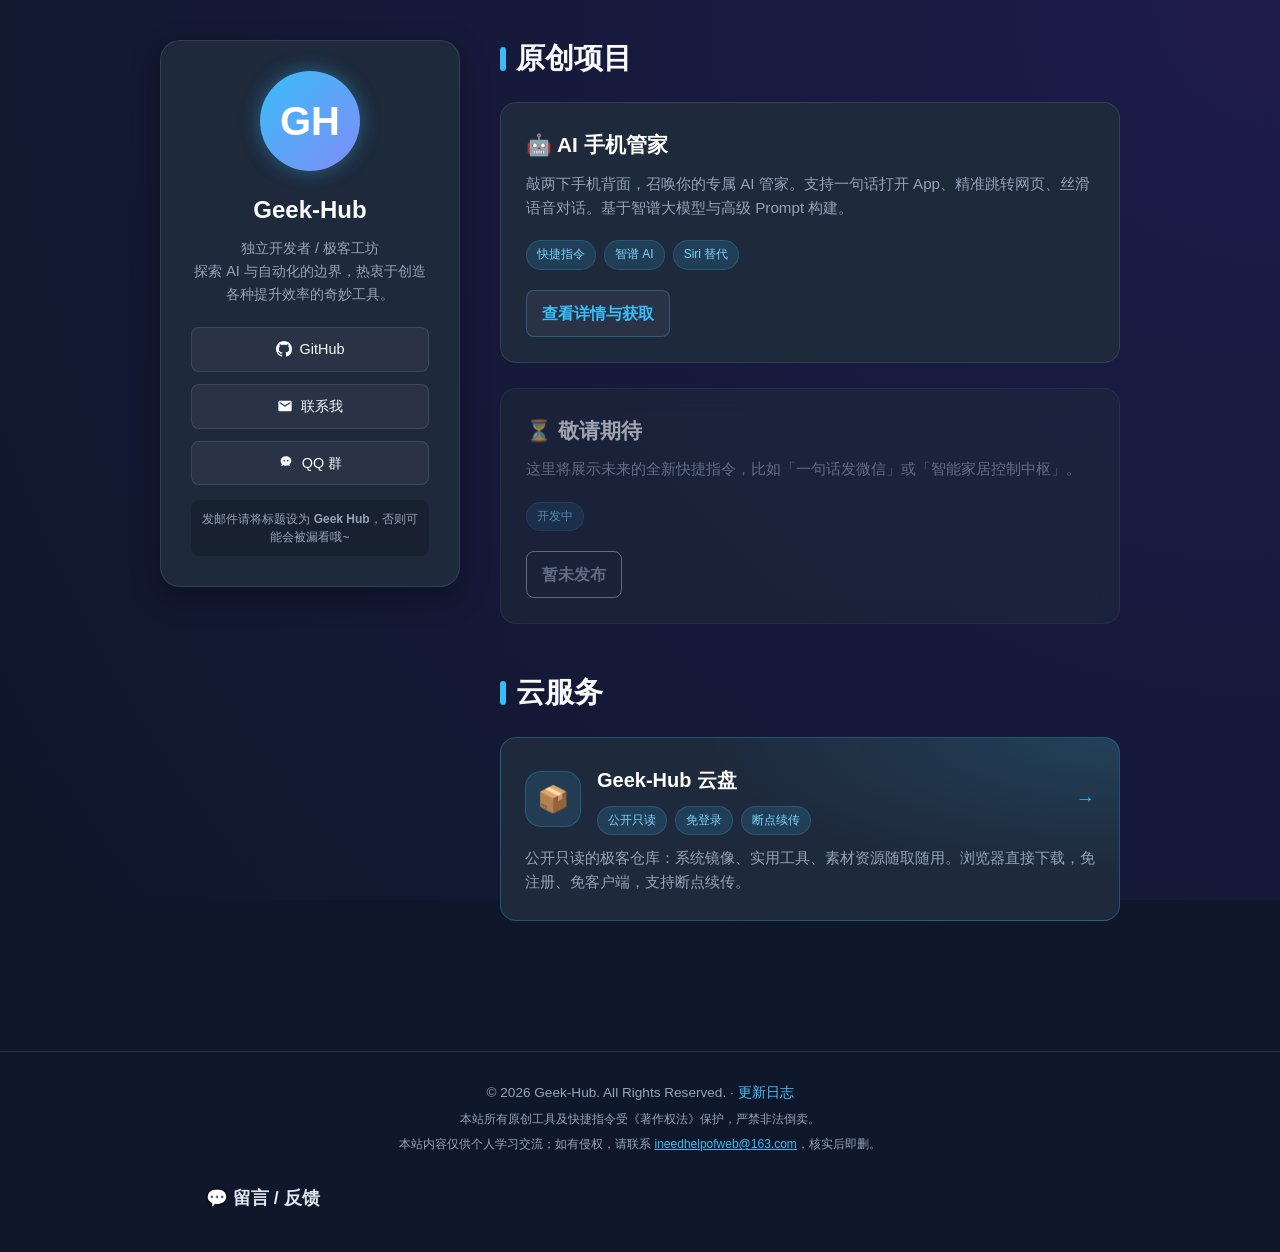
==== index.html @ 93fffe44 "全站接入 Cloudflare Web Analytics 访问统计" ====
<!DOCTYPE html>
<html lang="zh-CN">
<head>
    <meta charset="UTF-8">
    <meta name="viewport" content="width=device-width, initial-scale=1.0">
    <title>Geek-Hub | 极客工坊 - 个人开发者作品集</title>

    <meta name="description" content="Geek-Hub 极客工坊：独立开发者的作品集，分享 Apple 快捷指令、AI 效率工具与 Web 小工具，探索 AI 与自动化的边界。">
    <meta name="keywords" content="Geek-Hub,极客工坊,快捷指令,AI工具,iOS快捷指令,个人作品集">
    <meta name="author" content="Geek-Hub">
    <link rel="canonical" href="https://geekhub.dpdns.org/">
    <meta name="theme-color" content="#0f172a">
    <meta name="robots" content="index, follow">

    <!-- 社交分享卡片 -->
    <meta property="og:type" content="website">
    <meta property="og:site_name" content="Geek-Hub | 极客工坊">
    <meta property="og:title" content="Geek-Hub | 极客工坊 - 个人开发者作品集">
    <meta property="og:description" content="独立开发者的创意试验田，持续分享 Apple 快捷指令、AI 黑科技与效率工具。">
    <meta property="og:url" content="https://geekhub.dpdns.org/">
    <meta property="og:image" content="https://geekhub.dpdns.org/og.png">
    <meta property="og:image:width" content="1200">
    <meta property="og:image:height" content="630">
    <meta property="og:locale" content="zh_CN">
    <meta name="twitter:card" content="summary_large_image">
    <meta name="twitter:title" content="Geek-Hub | 极客工坊">
    <meta name="twitter:description" content="独立开发者的创意试验田，持续分享 Apple 快捷指令、AI 黑科技与效率工具。">
    <meta name="twitter:image" content="https://geekhub.dpdns.org/og.png">

    <!-- 图标 -->
    <link rel="icon" href="data:image/svg+xml,%3Csvg xmlns='http://www.w3.org/2000/svg' viewBox='0 0 100 100'%3E%3Crect width='100' height='100' rx='22' fill='%230f172a'/%3E%3Ctext x='50' y='68' font-size='46' font-family='system-ui,sans-serif' font-weight='bold' fill='%2338bdf8' text-anchor='middle'%3EGH%3C/text%3E%3C/svg%3E">
    <link rel="apple-touch-icon" href="data:image/svg+xml,%3Csvg xmlns='http://www.w3.org/2000/svg' viewBox='0 0 100 100'%3E%3Crect width='100' height='100' rx='22' fill='%230f172a'/%3E%3Ctext x='50' y='68' font-size='46' font-family='system-ui,sans-serif' font-weight='bold' fill='%2338bdf8' text-anchor='middle'%3EGH%3C/text%3E%3C/svg%3E">

    <link rel="stylesheet" href="style.css">

    <script type="application/ld+json">
    {
      "@context": "https://schema.org",
      "@type": "WebSite",
      "name": "Geek-Hub | 极客工坊",
      "url": "https://geekhub.dpdns.org/",
      "description": "独立开发者的创意试验田，分享 Apple 快捷指令、AI 工具与效率方案。",
      "inLanguage": "zh-CN",
      "publisher": {
        "@type": "Person",
        "name": "Geek-Hub",
        "url": "https://github.com/zzh-hui/"
      }
    }
    </script>
    <style>
        /* Git Drive 最小化后的悬浮球 */
        .pan-ball {
            position: fixed;
            right: 18px;
            bottom: 18px;
            display: none;
            align-items: center;
            gap: 9px;
            padding: 9px 15px 9px 11px;
            border-radius: 999px;
            background: rgba(26, 32, 44, .94);
            border: 1px solid rgba(76, 194, 255, .38);
            box-shadow: 0 12px 34px rgba(0, 0, 0, .5);
            color: #e8f3ff;
            text-decoration: none;
            font-size: .82rem;
            z-index: 999;
            backdrop-filter: blur(10px);
            transition: transform .18s, border-color .18s;
        }
        .pan-ball.show { display: flex; animation: pb-in .28s ease-out; }
        .pan-ball:hover { transform: translateY(-2px); border-color: rgba(76, 194, 255, .8); }
        .pan-ball svg { width: 24px; height: 24px; flex: 0 0 auto; }
        .pan-ball .pb-t { line-height: 1.2; }
        .pan-ball .pb-t b { display: block; font-size: .8rem; font-weight: 600; }
        .pan-ball .pb-t i { display: block; font-style: normal; font-size: .68rem; color: #8fa3b8; }
        .pan-ball::after {
            content: "";
            position: absolute;
            inset: -1px;
            border-radius: 999px;
            border: 1px solid rgba(76, 194, 255, .5);
            opacity: 0;
            animation: pb-pulse 2.6s ease-out infinite;
        }
        @keyframes pb-in { from { opacity: 0; transform: translateY(14px) scale(.9); } to { opacity: 1; transform: none; } }
        @keyframes pb-pulse {
            0% { opacity: .5; transform: scale(1); }
            70%, 100% { opacity: 0; transform: scale(1.18); }
        }
        @media (max-width: 480px) {
            .pan-ball { right: 12px; bottom: 12px; padding: 8px 13px 8px 10px; }
        }
    </style>
<!-- Cloudflare Web Analytics --><script type='module' src='https://static.cloudflareinsights.com/beacon.min.js' data-cf-beacon='{"token": "128af1c7bf224d09a564f7fe14c1c17a"}'></script><!-- End Cloudflare Web Analytics -->
</head>
<body>

    <a class="skip-link" href="#main">跳到主要内容</a>

    <div class="layout">

        <!-- 左侧：个人简介 -->
        <aside class="sidebar">
            <div class="profile-card">
                <div class="avatar" aria-hidden="true">GH</div>
                <h1 class="name">Geek-Hub</h1>
                <p class="bio">独立开发者 / 极客工坊<br>探索 AI 与自动化的边界，热衷于创造各种提升效率的奇妙工具。</p>

                <nav class="social-links" aria-label="联系方式">
                    <a href="https://github.com/zzh-hui/" class="social-btn" target="_blank" rel="noopener noreferrer">
                        <svg height="16" width="16" viewBox="0 0 16 16" fill="currentColor" aria-hidden="true"><path d="M8 0C3.58 0 0 3.58 0 8c0 3.54 2.29 6.53 5.47 7.59.4.07.55-.17.55-.38 0-.19-.01-.82-.01-1.49-2.01.37-2.53-.49-2.69-.94-.09-.23-.48-.94-.82-1.13-.28-.15-.68-.52-.01-.53.63-.01 1.08.58 1.23.82.72 1.21 1.87.87 2.33.66.07-.52.28-.87.51-1.07-1.78-.2-3.64-.89-3.64-3.95 0-.87.31-1.59.82-2.15-.08-.2-.36-1.02.08-2.12 0 0 .67-.21 2.2.82.64-.18 1.32-.27 2-.27.68 0 1.36.09 2 .27 1.53-1.04 2.2-.82 2.2-.82.44 1.1.16 1.92.08 2.12.51.56.82 1.27.82 2.15 0 3.07-1.87 3.75-3.65 3.95.29.25.54.73.54 1.48 0 1.07-.01 1.93-.01 2.2 0 .21.15.46.55.38A8.013 8.013 0 0016 8c0-4.42-3.58-8-8-8z"></path></svg>
                        GitHub
                    </a>

                    <a href="mailto:ineedhelpofweb@163.com?subject=Geek%20Hub&amp;body=%E8%AF%B7%E5%9C%A8%E8%BF%99%E9%87%8C%E5%A1%AB%E5%86%99%E6%82%A8%E7%9A%84%E5%85%B7%E4%BD%93%E9%97%AE%E9%A2%98%E6%88%96%E5%BB%BA%E8%AE%AE%EF%BC%9A" class="social-btn">
                        <svg height="16" width="16" viewBox="0 0 24 24" fill="currentColor" aria-hidden="true"><path d="M20 4H4c-1.1 0-1.99.9-1.99 2L2 18c0 1.1.9 2 2 2h16c1.1 0 2-.9 2-2V6c0-1.1-.9-2-2-2zm0 4l-8 5-8-5V6l8 5 8-5v2z"></path></svg>
                        联系我
                    </a>

                    <button type="button" class="social-btn" id="qq-group" data-qq="1103788426" aria-label="打开 QQ 群 1103788426">
                        <svg height="16" width="16" viewBox="0 0 24 24" fill="currentColor" aria-hidden="true"><path d="M12 2C7.58 2 4 5.13 4 9c0 1.74.72 3.33 1.9 4.55-.2.72-.55 1.7-.9 2.32-.2.36-.05.6.25.55.83-.14 1.9-.6 2.5-.98.99.36 2.08.56 3.25.56h1c1.17 0 2.26-.2 3.25-.56.6.38 1.67.84 2.5.98.3.05.45-.19.25-.55-.35-.62-.7-1.6-.9-2.32C19.28 12.33 20 10.74 20 9c0-3.87-3.58-7-8-7z"/><circle cx="9.3" cy="8.6" r="1.1" fill="#0f172a"/><circle cx="14.7" cy="8.6" r="1.1" fill="#0f172a"/></svg>
                        <span id="qq-label">QQ 群</span>
                    </button>
                </nav>

                <p class="email-tip">
                    发邮件请将标题设为 <strong>Geek Hub</strong>，否则可能会被漏看哦~
                </p>
            </div>
        </aside>

        <!-- 右侧：作品展示 -->
        <main class="main-content" id="main">

            <h2 class="section-title">原创项目</h2>
            <div class="grid">

                <a href="./ai-assistant.html" class="project-card">
                    <h3 class="project-title">🤖 AI 手机管家</h3>
                    <p class="project-desc">敲两下手机背面，召唤你的专属 AI 管家。支持一句话打开 App、精准跳转网页、丝滑语音对话。基于智谱大模型与高级 Prompt 构建。</p>
                    <div class="tags">
                        <span class="tag">快捷指令</span>
                        <span class="tag">智谱 AI</span>
                        <span class="tag">Siri 替代</span>
                    </div>
                    <div class="project-btn">查看详情与获取</div>
                </a>

                <div class="project-card" aria-disabled="true">
                    <h3 class="project-title">⏳ 敬请期待</h3>
                    <p class="project-desc">这里将展示未来的全新快捷指令，比如「一句话发微信」或「智能家居控制中枢」。</p>
                    <div class="tags">
                        <span class="tag">开发中</span>
                    </div>
                    <div class="project-btn" style="background: transparent; color: var(--text-muted); border-color: var(--text-muted);">暂未发布</div>
                </div>

            </div>

            <h2 class="section-title">云服务</h2>
            <div class="grid">

                <a href="./pan/" class="drive-card">
                    <div class="drive-head">
                        <div class="drive-icon" aria-hidden="true">📦</div>
                        <div class="drive-title-group">
                            <h3>Geek-Hub 云盘</h3>
                            <div class="tags">
                                <span class="tag">公开只读</span>
                                <span class="tag">免登录</span>
                                <span class="tag">断点续传</span>
                            </div>
                        </div>
                        <span class="drive-arrow" aria-hidden="true">→</span>
                    </div>
                    <p class="drive-desc">公开只读的极客仓库：系统镜像、实用工具、素材资源随取随用。浏览器直接下载，免注册、免客户端，支持断点续传。</p>
                </a>

            </div>

        </main>
    </div>

    <footer>
        <p>© <span id="year">2026</span> Geek-Hub. All Rights Reserved. · <a href="./changelog.html" style="color:#4cc2ff;text-decoration:none">更新日志</a></p>
        <p>本站所有原创工具及快捷指令受《著作权法》保护，严禁非法倒卖。</p>
        <p>本站内容仅供个人学习交流；如有侵权，请联系 <a href="mailto:ineedhelpofweb@163.com">ineedhelpofweb@163.com</a>，核实后即删。</p>
    </footer>

    <section id="giscus-comments" style="max-width:900px;margin:0 auto 40px;padding:0 16px">
        <h2 style="color:#e2e8f0;font-size:1.1rem;margin-bottom:12px">💬 留言 / 反馈</h2>
        <script src="https://giscus.app/client.js"
          data-repo="zzh-hui/Geek-Hub"
          data-repo-id="R_kgDOVlOw1Q"
          data-category="General"
          data-category-id="DIC_kwDOVlOw1c4DL092"
          data-mapping="pathname"
          data-strict="0"
          data-reactions-enabled="1"
          data-emit-metadata="0"
          data-input-position="top"
          data-theme="transparent_dark"
          data-lang="zh-CN"
          data-loading="lazy"
          crossorigin="anonymous"
          async>
        </script>
    </section>

    <a id="pan-ball" class="pan-ball" href="./pan/" aria-label="恢复 Git Drive 窗口">
        <svg viewBox="0 0 24 24" aria-hidden="true">
            <path d="M2 6.6A2.6 2.6 0 0 1 4.6 4h4.1c.55 0 1.08.22 1.47.61L11.9 6.3h7.5A2.6 2.6 0 0 1 22 8.9v1.2H2z" fill="#FFCE4A"/>
            <path d="M2 9.6h20v7.8A2.6 2.6 0 0 1 19.4 20H4.6A2.6 2.6 0 0 1 2 17.4z" fill="#FFBA1F"/>
        </svg>
        <span class="pb-t"><b>Git Drive</b><i>已最小化 · 点击恢复</i></span>
    </a>

    <script>
        document.getElementById('year').textContent = new Date().getFullYear();

        // Git Drive 最小化后，在主页显示恢复用的悬浮球
        (function () {
            var ball = document.getElementById('pan-ball');
            if (!ball) return;
            var KEY = 'gh_pan_min';
            try {
                if (localStorage.getItem(KEY) === '1') ball.classList.add('show');
            } catch (e) {}
            ball.addEventListener('click', function (ev) {
                try { localStorage.removeItem(KEY); } catch (e) {}
                // 若主页本身被困在弹出的小窗里（窗口化→最小化残留），恢复时
                // 新开正常标签打开网盘，并关掉这个小窗，避免全屏页面困在小窗里
                var trapped = window.innerWidth < 760 && window.opener && !window.opener.closed;
                if (trapped) {
                    ev.preventDefault();
                    var w = window.open(ball.getAttribute('href'), '_blank');
                    try { if (w && w.focus) w.focus(); } catch (e) {}
                    try { window.close(); } catch (e) {}
                    setTimeout(function () { if (!window.closed) window.location.href = ball.getAttribute('href'); }, 250);
                }
            });
        })();

        (function () {
            var btn = document.getElementById('qq-group');
            if (!btn) return;
            var label = document.getElementById('qq-label');
            var qq = btn.getAttribute('data-qq');
            var timer = null;

            function flash(text) {
                label.textContent = text;
                clearTimeout(timer);
                timer = setTimeout(function () {
                    label.textContent = 'QQ 群';
                }, 2000);
            }

            // QQ 群卡片 URL Scheme：手机装了 QQ 会直接打开群资料页
            var QQ_SCHEME = 'mqqapi://card/show_pslcard?src_type=internal&version=1&uin=' +
                qq + '&card_type=group&source=qrcode';

            btn.addEventListener('click', function () {
                flash('正在打开 QQ…');
                try { window.location.href = QQ_SCHEME; } catch (e) {}
                // 没装 QQ / 唤起被拦截时，页面还在，恢复按钮文字
                setTimeout(function () {
                    label.textContent = 'QQ 群';
                }, 1800);
            });
        })();
    </script>
</body>
</html>
---- style.css ----
/* =========================================================
   Geek-Hub 极客工坊 · 公共样式表
   所有页面共用：设计变量、基础重置、布局、卡片、按钮
   ========================================================= */

/* ---------- 设计变量 ---------- */
:root {
    --bg-base: #0f172a;
    --bg-deep: #1e1b4b;
    --card-bg: rgba(30, 41, 59, 0.7);
    --card-bg-solid: #1e293b;
    --card-border: rgba(255, 255, 255, 0.1);
    --text-main: #f8fafc;
    --text-muted: #94a3b8;
    --accent: #38bdf8;
    --accent-soft: #7dd3fc;
    --accent-2: #818cf8;
    --tag-bg: rgba(56, 189, 248, 0.15);
    --tag-text: #7dd3fc;
    --radius-lg: 20px;
    --radius-md: 16px;
    --radius-sm: 8px;
    --shadow-card: 0 10px 30px rgba(0, 0, 0, 0.3);
    --shadow-hover: 0 15px 30px rgba(0, 0, 0, 0.4);
    --max-width: 1000px;
    --font-sans: -apple-system, BlinkMacSystemFont, "Segoe UI", Roboto,
        "Helvetica Neue", "PingFang SC", "Microsoft YaHei", sans-serif;
}

/* ---------- 基础重置 ---------- */
*,
*::before,
*::after {
    box-sizing: border-box;
    margin: 0;
    padding: 0;
}

html {
    -webkit-text-size-adjust: 100%;
    scroll-behavior: smooth;
}

body {
    font-family: var(--font-sans);
    background-color: var(--bg-base);
    color: var(--text-main);
    line-height: 1.6;
    min-height: 100vh;
    -webkit-font-smoothing: antialiased;
    overflow-x: hidden;
}

/* 固定背景层：替代 background-attachment: fixed（移动端不卡顿） */
body::before {
    content: "";
    position: fixed;
    inset: 0;
    z-index: -1;
    background: radial-gradient(circle at top right, var(--bg-deep), var(--bg-base));
    pointer-events: none;
}

img,
svg {
    display: block;
    max-width: 100%;
}

a {
    color: var(--accent);
}

/* ---------- 无障碍：键盘焦点 ---------- */
:focus-visible {
    outline: 2px solid var(--accent);
    outline-offset: 3px;
    border-radius: 4px;
}

.skip-link {
    position: absolute;
    left: -9999px;
    top: 8px;
    z-index: 100;
    padding: 10px 16px;
    background: var(--accent);
    color: #0f172a;
    font-weight: 700;
    border-radius: var(--radius-sm);
    text-decoration: none;
}

.skip-link:focus {
    left: 8px;
}

/* ---------- 主体布局 ---------- */
.layout {
    display: flex;
    max-width: var(--max-width);
    margin: 0 auto;
    padding: 40px 20px;
    gap: 40px;
}

.sidebar {
    flex: 1;
    max-width: 300px;
    position: sticky;
    top: 40px;
    height: fit-content;
}

.main-content {
    flex: 2;
    min-width: 0;
}

/* ---------- 个人卡片 ---------- */
.profile-card {
    background: var(--card-bg);
    background-color: var(--card-bg-solid);
    -webkit-backdrop-filter: blur(12px);
    backdrop-filter: blur(12px);
    border: 1px solid var(--card-border);
    border-radius: var(--radius-lg);
    padding: 30px;
    text-align: center;
    box-shadow: var(--shadow-card);
}

.avatar {
    width: 100px;
    height: 100px;
    border-radius: 50%;
    background: linear-gradient(135deg, var(--accent), var(--accent-2));
    margin: 0 auto 20px;
    display: flex;
    align-items: center;
    justify-content: center;
    font-size: 40px;
    font-weight: 700;
    color: #fff;
    box-shadow: 0 0 20px rgba(56, 189, 248, 0.4);
    user-select: none;
}

.name {
    font-size: 1.5rem;
    font-weight: 700;
    margin-bottom: 8px;
}

.bio {
    font-size: 0.9rem;
    color: var(--text-muted);
    margin-bottom: 20px;
}

.social-links {
    display: flex;
    flex-direction: column;
    gap: 12px;
    margin-top: 20px;
}

.social-btn {
    color: var(--text-main);
    text-decoration: none;
    font-size: 0.9rem;
    padding: 10px 16px;
    border-radius: var(--radius-sm);
    background: rgba(255, 255, 255, 0.05);
    border: 1px solid var(--card-border);
    transition: background-color 0.2s, color 0.2s, border-color 0.2s;
    display: flex;
    align-items: center;
    justify-content: center;
    gap: 8px;
    min-height: 44px; /* 触摸目标 */
}

.social-btn:hover {
    background: var(--accent);
    color: #0f172a;
    border-color: var(--accent);
}

button.social-btn {
    width: 100%;
    font-family: inherit;
    font-size: 0.9rem;
    line-height: 1.4;
    cursor: pointer;
}

.email-tip {
    font-size: 0.75rem;
    color: var(--text-muted);
    margin-top: 15px;
    line-height: 1.5;
    background: rgba(0, 0, 0, 0.2);
    padding: 10px;
    border-radius: var(--radius-sm);
}

/* ---------- 区块标题 ---------- */
.section-title {
    font-size: 1.8rem;
    margin-bottom: 25px;
    display: flex;
    align-items: center;
    gap: 10px;
    line-height: 1.3;
}

.section-title::before {
    content: "";
    display: block;
    width: 6px;
    height: 24px;
    background: var(--accent);
    border-radius: 3px;
    flex: 0 0 auto;
}

/* ---------- 项目卡片 ---------- */
.grid {
    display: grid;
    grid-template-columns: 1fr;
    gap: 25px;
    margin-bottom: 50px;
}

.project-card {
    display: block;
    text-decoration: none;
    color: inherit;
    background: var(--card-bg);
    background-color: var(--card-bg-solid);
    -webkit-backdrop-filter: blur(12px);
    backdrop-filter: blur(12px);
    border: 1px solid var(--card-border);
    border-radius: var(--radius-md);
    padding: 25px;
    transition: transform 0.3s, box-shadow 0.3s, border-color 0.3s, background-color 0.3s;
}

.project-card:hover {
    transform: translateY(-5px);
    box-shadow: var(--shadow-hover);
    border-color: rgba(56, 189, 248, 0.5);
    background: rgba(30, 41, 59, 0.9);
}

.project-card[aria-disabled="true"] {
    opacity: 0.6;
    cursor: not-allowed;
}

.project-card[aria-disabled="true"]:hover {
    transform: none;
    box-shadow: none;
    border-color: var(--card-border);
}

.project-title {
    font-size: 1.3rem;
    font-weight: 700;
    margin-bottom: 10px;
    color: #fff;
}

.project-desc {
    font-size: 0.95rem;
    color: var(--text-muted);
    margin-bottom: 20px;
}

.tags {
    display: flex;
    gap: 8px;
    flex-wrap: wrap;
    margin-bottom: 20px;
}

.tag {
    font-size: 0.75rem;
    padding: 4px 10px;
    border-radius: 20px;
    background: var(--tag-bg);
    color: var(--tag-text);
    border: 1px solid rgba(56, 189, 248, 0.2);
}

.project-btn {
    display: inline-block;
    text-align: center;
    padding: 10px 15px;
    background: rgba(255, 255, 255, 0.05);
    color: var(--accent);
    border-radius: var(--radius-sm);
    font-weight: 600;
    border: 1px solid rgba(56, 189, 248, 0.3);
    transition: background-color 0.2s, color 0.2s;
}

.project-card:hover .project-btn {
    background: var(--accent);
    color: #0f172a;
}

/* ---------- 云盘专栏入口 ---------- */
.drive-card {
    position: relative;
    display: block;
    padding: 26px 24px;
    text-decoration: none;
    color: inherit;
    border-radius: var(--radius-md);
    border: 1px solid rgba(56, 189, 248, 0.28);
    background:
        radial-gradient(600px 200px at 100% 0%, rgba(56, 189, 248, 0.16), transparent 70%),
        var(--card-bg-solid);
    overflow: hidden;
    transition: transform 0.3s, box-shadow 0.3s, border-color 0.3s;
}

.drive-card::after {
    content: "";
    position: absolute;
    inset: 0;
    background: linear-gradient(120deg, transparent 40%, rgba(56, 189, 248, 0.08) 50%, transparent 60%);
    transform: translateX(-100%);
    transition: transform 0.7s ease;
    pointer-events: none;
}

.drive-card:hover {
    transform: translateY(-4px);
    border-color: rgba(56, 189, 248, 0.6);
    box-shadow: var(--shadow-hover);
}

.drive-card:hover::after {
    transform: translateX(100%);
}

.drive-head {
    display: flex;
    align-items: center;
    gap: 16px;
    margin-bottom: 12px;
}

.drive-icon {
    flex: 0 0 auto;
    width: 56px;
    height: 56px;
    display: grid;
    place-items: center;
    font-size: 26px;
    border-radius: 16px;
    background: rgba(56, 189, 248, 0.13);
    border: 1px solid rgba(56, 189, 248, 0.25);
}

.drive-title-group {
    flex: 1 1 auto;
    min-width: 0;
}

.drive-title-group h3 {
    font-size: 1.25rem;
    color: #fff;
    margin-bottom: 10px;
}

.drive-title-group .tags {
    margin-bottom: 0;
}

.drive-arrow {
    flex: 0 0 auto;
    font-size: 1.2rem;
    color: var(--accent);
    transition: transform 0.3s;
}

.drive-card:hover .drive-arrow {
    transform: translateX(6px);
}

.drive-desc {
    margin: 0;
    font-size: 0.92rem;
    color: var(--text-muted);
}

@media (max-width: 600px) {
    .drive-card {
        padding: 20px 18px;
    }
    .drive-head {
        gap: 12px;
    }
    .drive-icon {
        width: 42px;
        height: 42px;
        font-size: 20px;
        border-radius: 12px;
    }
    .drive-title-group h3 {
        font-size: 1.1rem;
    }
}

/* ---------- 页脚 ---------- */
footer {
    text-align: center;
    padding: 30px 20px;
    color: var(--text-muted);
    font-size: 0.85rem;
    border-top: 1px solid var(--card-border);
    margin-top: 40px;
}

footer p + p {
    margin-top: 6px;
    font-size: 0.75rem;
}

/* ---------- 通用卡片（内页） ---------- */
.card {
    background: var(--card-bg);
    background-color: var(--card-bg-solid);
    border: 1px solid var(--card-border);
    border-radius: var(--radius-md);
    padding: 30px;
    margin-bottom: 30px;
    -webkit-backdrop-filter: blur(10px);
    backdrop-filter: blur(10px);
}

.card h2 {
    font-size: 1.4rem;
    color: #fff;
    margin-bottom: 20px;
    border-left: 4px solid var(--accent);
    padding-left: 12px;
    line-height: 1.4;
}

/* ---------- 手机端适配 ---------- */
@media (max-width: 800px) {
    .layout {
        flex-direction: column;
        padding: 20px 16px 8px;
        gap: 24px;
    }

    .sidebar {
        max-width: 100%;
        position: static;
    }

    .profile-card {
        padding: 22px;
        display: grid;
        grid-template-columns: auto 1fr;
        gap: 0 16px;
        text-align: left;
        align-items: center;
    }

    .avatar {
        width: 64px;
        height: 64px;
        font-size: 26px;
        margin: 0;
        grid-row: 1 / span 2;
    }

    .name {
        font-size: 1.25rem;
        margin-bottom: 2px;
        align-self: end;
    }

    .bio {
        font-size: 0.85rem;
        margin-bottom: 0;
        align-self: start;
    }

    .social-links {
        grid-column: 1 / -1;
        flex-direction: row;
        gap: 10px;
        margin-top: 18px;
    }

    .social-btn {
        flex: 1;
        padding: 10px;
    }

    .email-tip {
        grid-column: 1 / -1;
        margin-top: 12px;
    }

    .section-title {
        font-size: 1.5rem;
    }

    .card {
        padding: 22px;
    }

    .grid {
        gap: 18px;
        margin-bottom: 30px;
    }
}

/* ---------- 尊重“减少动效”偏好 ---------- */
@media (prefers-reduced-motion: reduce) {
    html {
        scroll-behavior: auto;
    }

    *,
    *::before,
    *::after {
        animation-duration: 0.001ms !important;
        animation-iteration-count: 1 !important;
        transition-duration: 0.001ms !important;
    }

    .project-card:hover {
        transform: none;
    }
}
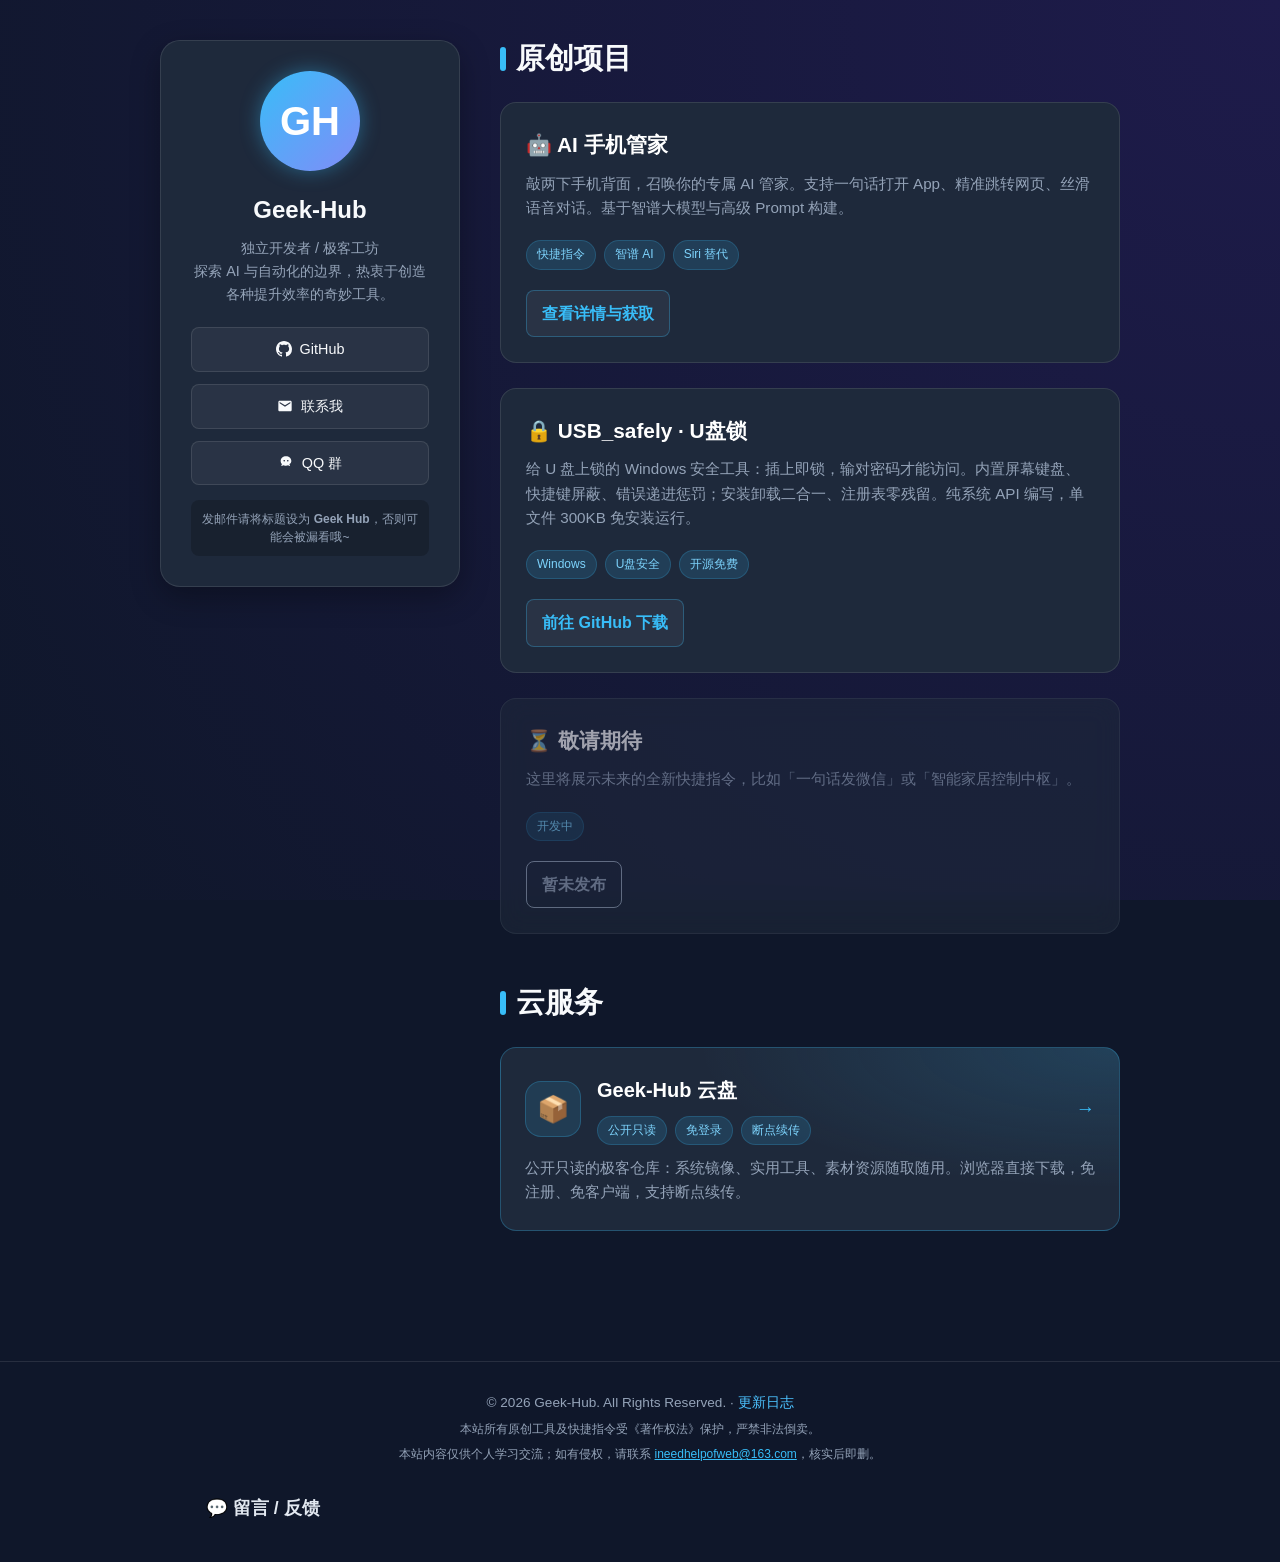
==== commit 8cef37ae: "主页新增 USB_safely U盘锁 项目卡片 + 更新日志" ====
--- a/index.html
+++ b/index.html
@@ -148,6 +148,17 @@
                     <div class="project-btn">查看详情与获取</div>
                 </a>
 
+                <a href="https://github.com/zzh-hui/USB_safely/releases/latest" class="project-card" target="_blank" rel="noopener">
+                    <h3 class="project-title">🔒 USB_safely · U盘锁</h3>
+                    <p class="project-desc">给 U 盘上锁的 Windows 安全工具：插上即锁，输对密码才能访问。内置屏幕键盘、快捷键屏蔽、错误递进惩罚；安装卸载二合一、注册表零残留。纯系统 API 编写，单文件 300KB 免安装运行。</p>
+                    <div class="tags">
+                        <span class="tag">Windows</span>
+                        <span class="tag">U盘安全</span>
+                        <span class="tag">开源免费</span>
+                    </div>
+                    <div class="project-btn">前往 GitHub 下载</div>
+                </a>
+
                 <div class="project-card" aria-disabled="true">
                     <h3 class="project-title">⏳ 敬请期待</h3>
                     <p class="project-desc">这里将展示未来的全新快捷指令，比如「一句话发微信」或「智能家居控制中枢」。</p>
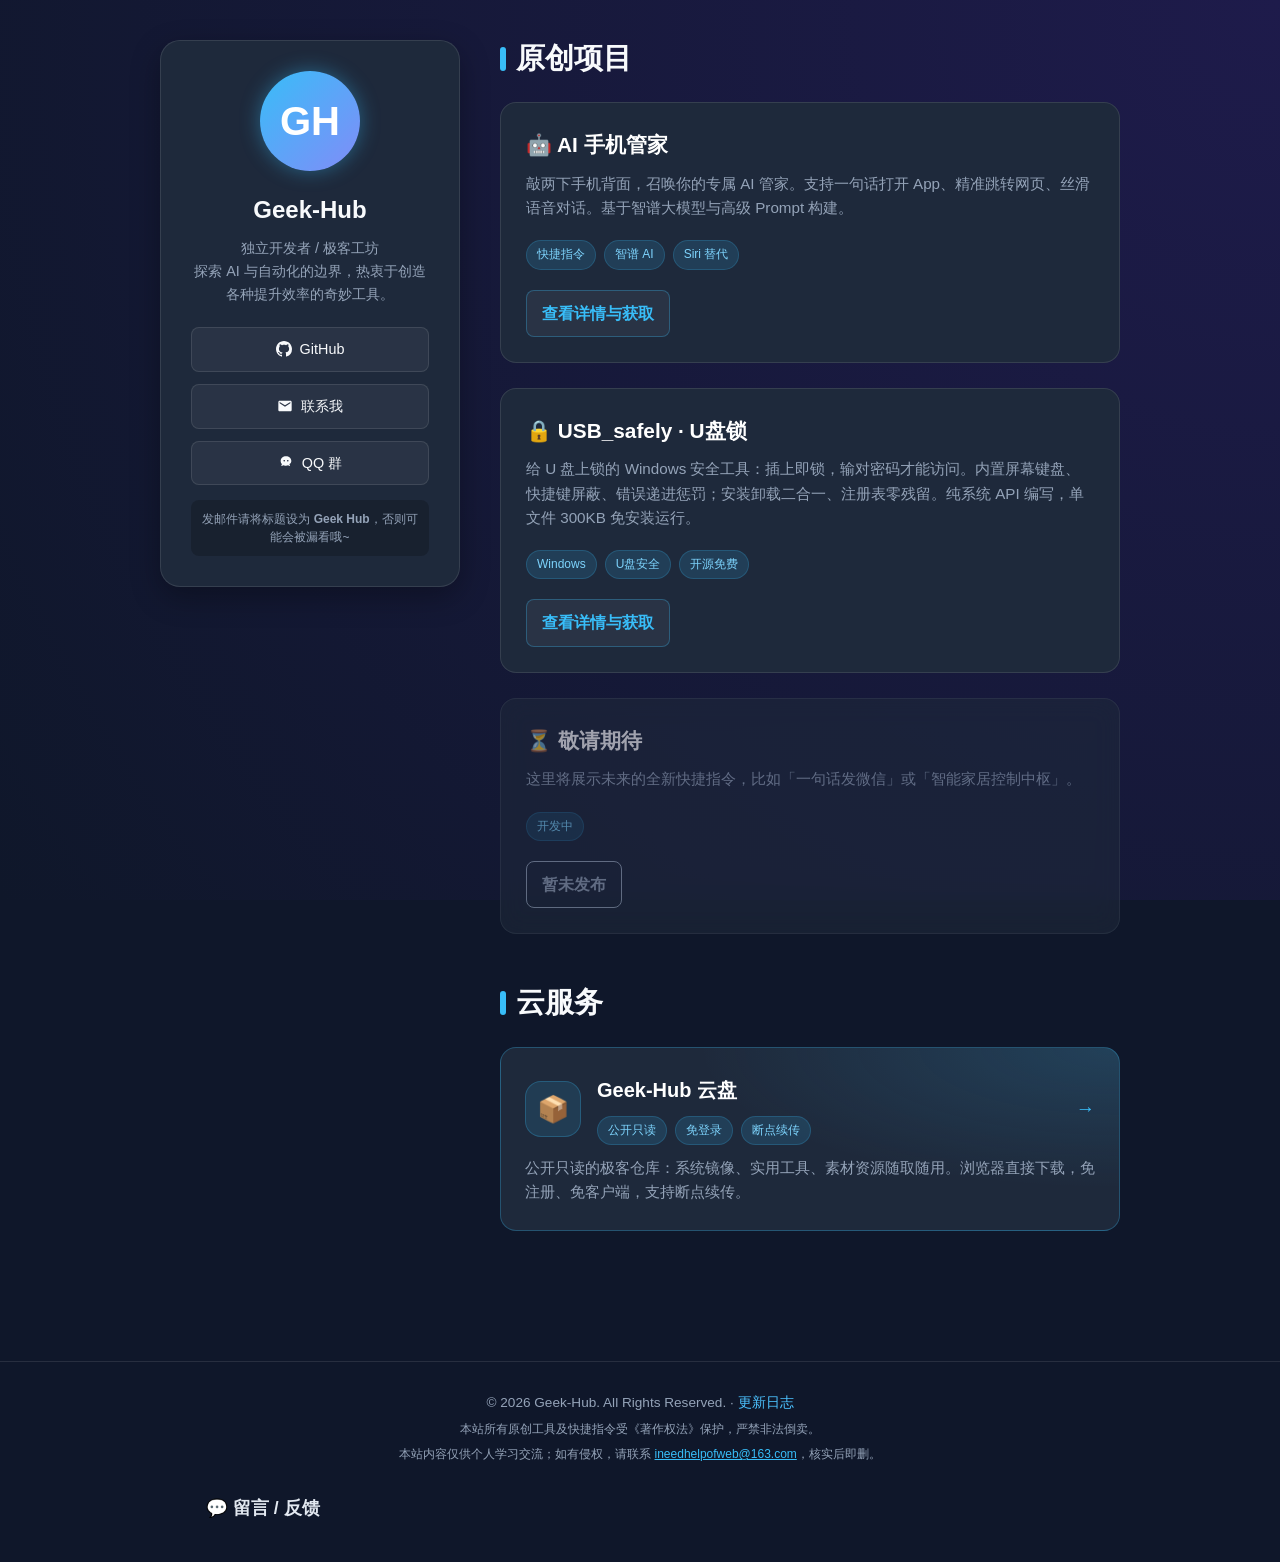
==== commit 6edcaa98: "USB_safely 详情页（usb-safely.html）+ 主页卡片改为查看详情与获取" ====
--- a/index.html
+++ b/index.html
@@ -148,7 +148,7 @@
                     <div class="project-btn">查看详情与获取</div>
                 </a>
 
-                <a href="https://github.com/zzh-hui/USB_safely/releases/latest" class="project-card" target="_blank" rel="noopener">
+                <a href="./usb-safely.html" class="project-card">
                     <h3 class="project-title">🔒 USB_safely · U盘锁</h3>
                     <p class="project-desc">给 U 盘上锁的 Windows 安全工具：插上即锁，输对密码才能访问。内置屏幕键盘、快捷键屏蔽、错误递进惩罚；安装卸载二合一、注册表零残留。纯系统 API 编写，单文件 300KB 免安装运行。</p>
                     <div class="tags">
@@ -156,7 +156,7 @@
                         <span class="tag">U盘安全</span>
                         <span class="tag">开源免费</span>
                     </div>
-                    <div class="project-btn">前往 GitHub 下载</div>
+                    <div class="project-btn">查看详情与获取</div>
                 </a>
 
                 <div class="project-card" aria-disabled="true">
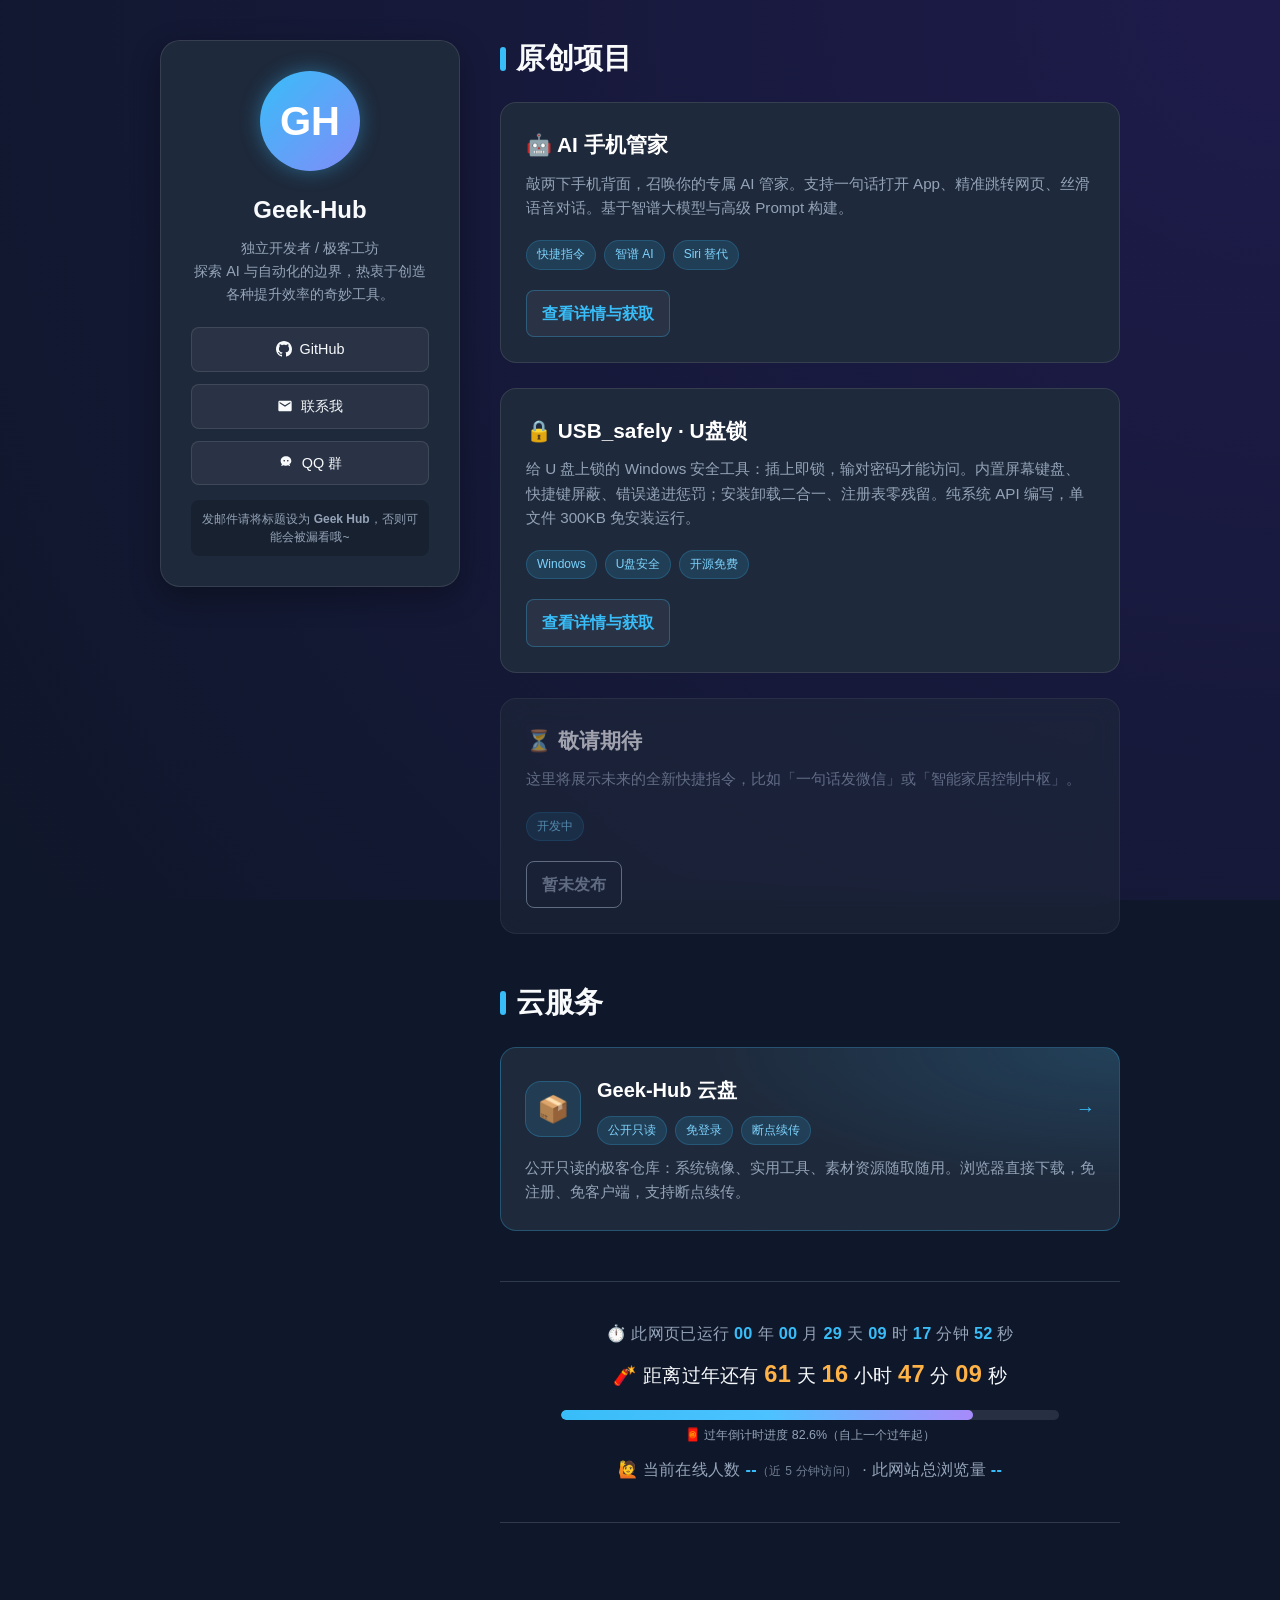
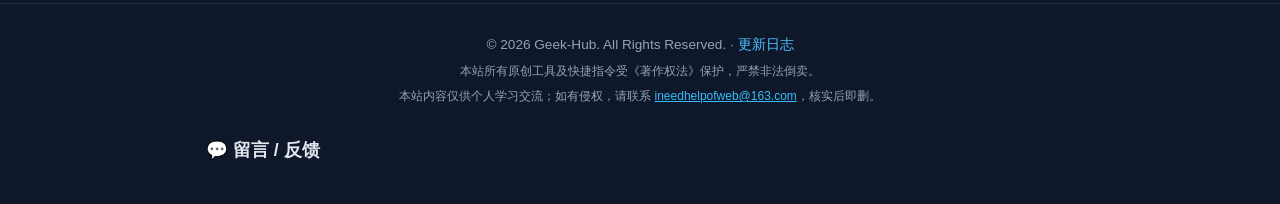
==== commit 6edf3a2e: "主页新增站点统计栏：运行时间+过年倒计时+进度条+在线人数+总浏览量" ====
--- a/index.html
+++ b/index.html
@@ -191,6 +191,54 @@
 
             </div>
 
+            <style>
+                .site-stats {
+                    margin-top: 50px;
+                    padding: 28px 20px 30px;
+                    border-top: 1px solid rgba(148, 163, 184, 0.25);
+                    border-bottom: 1px solid rgba(148, 163, 184, 0.25);
+                    text-align: center;
+                }
+                .site-stats .stat-line {
+                    margin: 10px 0;
+                    font-size: 1.02rem;
+                    color: var(--text-muted);
+                    letter-spacing: 0.3px;
+                }
+                .site-stats .stat-line b {
+                    color: var(--accent);
+                    font-variant-numeric: tabular-nums;
+                }
+                .site-stats .stat-line.newyear { font-size: 1.18rem; color: var(--text-main, #e2e8f0); }
+                .site-stats .stat-line.newyear b { color: #ffb347; font-size: 1.25em; }
+                .site-stats .year-progress {
+                    width: min(520px, 86%);
+                    height: 10px;
+                    margin: 16px auto 6px;
+                    background: rgba(148, 163, 184, 0.18);
+                    border-radius: 99px;
+                    overflow: hidden;
+                }
+                .site-stats .year-progress i {
+                    display: block;
+                    height: 100%;
+                    width: 0;
+                    background: linear-gradient(90deg, #38bdf8, #4cc2ff, #a78bfa);
+                    border-radius: 99px;
+                    transition: width 0.6s ease;
+                }
+                .site-stats .progress-label { font-size: 0.78rem; color: var(--text-muted); }
+                .site-stats .stat-sub { font-size: 0.75rem; color: var(--text-muted); opacity: 0.75; }
+            </style>
+
+            <div class="site-stats" id="siteStats">
+                <p class="stat-line">⏱️ 此网页已运行 <b id="runY">--</b> 年 <b id="runMo">--</b> 月 <b id="runD">--</b> 天 <b id="runH">--</b> 时 <b id="runMi">--</b> 分钟 <b id="runS">--</b> 秒</p>
+                <p class="stat-line newyear">🧨 距离过年还有 <b id="cnyD">--</b> 天 <b id="cnyH">--</b> 小时 <b id="cnyMi">--</b> 分 <b id="cnyS">--</b> 秒</p>
+                <div class="year-progress"><i id="cnyBar"></i></div>
+                <p class="progress-label">🧧 过年倒计时进度 <span id="cnyPct">--</span>%（自上一个过年起）</p>
+                <p class="stat-line">🙋 当前在线人数 <b id="onlineN">--</b><span class="stat-sub">（近 5 分钟访问）</span> · 此网站总浏览量 <b id="pvN">--</b></p>
+            </div>
+
         </main>
     </div>
 
@@ -231,6 +279,108 @@
     <script>
         document.getElementById('year').textContent = new Date().getFullYear();
 
+        /* ============ 站点统计：运行时间 / 过年倒计时 / 浏览量 / 在线人数 ============ */
+        (function () {
+            var p2 = function (n) { return (n < 10 ? '0' : '') + n; };
+            var $ = function (id) { return document.getElementById(id); };
+
+            /* 建站时间：仓库创建 2026-11-06 21:54:58（北京时间） */
+            var SITE_START = new Date(2026, 10, 6, 21, 54, 58);
+
+            /* 历年春节（正月初一）公历日期，自动选取下一个未来日期 */
+            var CNY = [
+                [2026, 1, 17], [2027, 1, 6], [2028, 0, 26], [2029, 1, 13], [2030, 1, 3],
+                [2031, 0, 23], [2032, 1, 11], [2033, 0, 31], [2034, 1, 19], [2035, 1, 8]
+            ];
+            function nextCNY(now) {
+                for (var i = 0; i < CNY.length; i++) {
+                    var d = new Date(CNY[i][0], CNY[i][1], CNY[i][2], 0, 0, 0);
+                    if (d.getTime() > now.getTime()) return d;
+                }
+                return new Date(2036, 0, 28);
+            }
+            function prevCNY(now) {
+                for (var i = CNY.length - 1; i >= 0; i--) {
+                    var d = new Date(CNY[i][0], CNY[i][1], CNY[i][2], 0, 0, 0);
+                    if (d.getTime() <= now.getTime()) return d;
+                }
+                return new Date(2026, 0, 1);
+            }
+
+            function tickClock() {
+                var now = new Date();
+
+                /* 运行时间：年月日历法差值 + 时分秒 */
+                var y = now.getFullYear() - SITE_START.getFullYear();
+                var mo = now.getMonth() - SITE_START.getMonth();
+                var d = now.getDate() - SITE_START.getDate();
+                var h = now.getHours() - SITE_START.getHours();
+                var mi = now.getMinutes() - SITE_START.getMinutes();
+                var s = now.getSeconds() - SITE_START.getSeconds();
+                if (s < 0) { s += 60; mi--; }
+                if (mi < 0) { mi += 60; h--; }
+                if (h < 0) { h += 24; d--; }
+                if (d < 0) { mo--; d += new Date(now.getFullYear(), now.getMonth(), 0).getDate(); }
+                if (mo < 0) { mo += 12; y--; }
+                $('runY').textContent = p2(y);
+                $('runMo').textContent = p2(mo);
+                $('runD').textContent = p2(d);
+                $('runH').textContent = p2(h);
+                $('runMi').textContent = p2(mi);
+                $('runS').textContent = p2(s);
+
+                /* 过年倒计时 */
+                var cny = nextCNY(now);
+                var left = Math.max(0, Math.floor((cny.getTime() - now.getTime()) / 1000));
+                var cd = Math.floor(left / 86400);
+                var ch = Math.floor(left % 86400 / 3600);
+                var cm = Math.floor(left % 3600 / 60);
+                var cs = left % 60;
+                $('cnyD').textContent = p2(cd);
+                $('cnyH').textContent = p2(ch);
+                $('cnyMi').textContent = p2(cm);
+                $('cnyS').textContent = p2(cs);
+
+                /* 过年倒计时进度：上一个过年 → 下一个过年 */
+                var prev = prevCNY(now);
+                var total = cny.getTime() - prev.getTime();
+                var gone = now.getTime() - prev.getTime();
+                var pct = total > 0 ? Math.min(100, gone / total * 100) : 0;
+                $('cnyBar').style.width = pct.toFixed(1) + '%';
+                $('cnyPct').textContent = pct.toFixed(1);
+            }
+            tickClock();
+            setInterval(tickClock, 1000);
+
+            /* 浏览量 + 在线人数（Abacus 免费计数服务，失败时显示 --） */
+            var NS = 'ghstats9';
+            function bucketKey(dt) {
+                return 'on-' + dt.getFullYear() + p2(dt.getMonth() + 1) + p2(dt.getDate()) + p2(dt.getHours()) + p2(dt.getMinutes());
+            }
+            function api(path) {
+                return fetch('https://abacus.jasoncameron.dev/' + path, { cache: 'no-store' })
+                    .then(function (r) { return r.json(); });
+            }
+            (function loadCounters() {
+                var now = new Date();
+                var pvP = api('hit/' + NS + '/sitepv').catch(function () { return null; });
+                /* 在线人数：当前分钟 +1，再取最近 5 分钟各桶之和 */
+                var gets = [];
+                for (var i = 0; i < 5; i++) {
+                    gets.push(api('get/' + NS + '/' + bucketKey(new Date(now.getTime() - i * 60000))).catch(function () { return null; }));
+                }
+                api('hit/' + NS + '/' + bucketKey(now)).catch(function () {});
+                Promise.all(gets).then(function (arr) {
+                    var online = 0, ok = false;
+                    arr.forEach(function (j) { if (j && typeof j.value === 'number') { online += j.value; ok = true; } });
+                    if (ok) $('onlineN').textContent = online;
+                });
+                pvP.then(function (j) {
+                    if (j && typeof j.value === 'number') $('pvN').textContent = j.value;
+                });
+            })();
+        })();
+
         // Git Drive 最小化后，在主页显示恢复用的悬浮球
         (function () {
             var ball = document.getElementById('pan-ball');
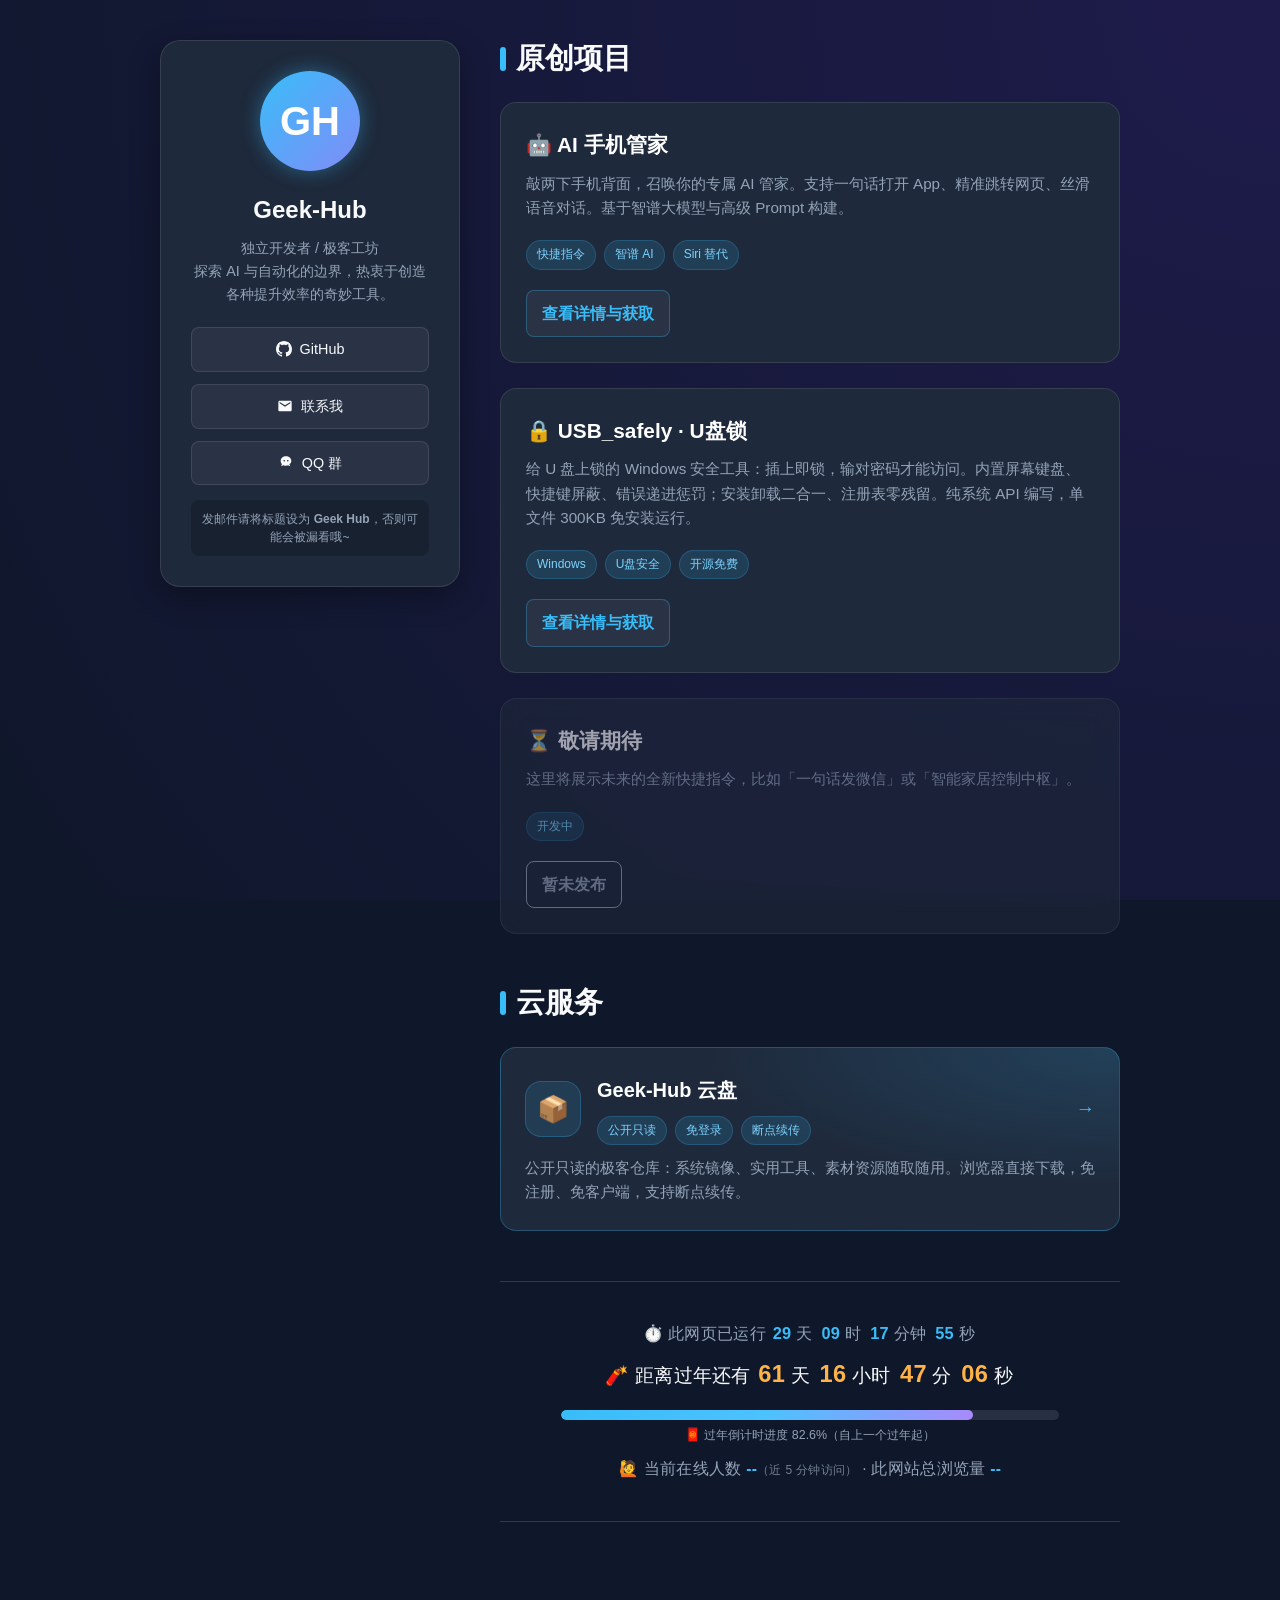
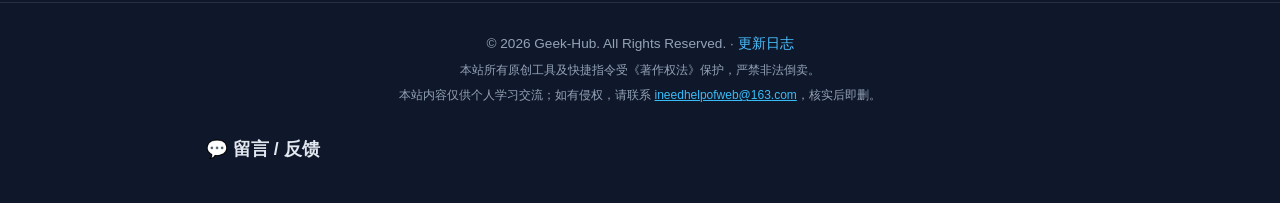
==== commit d0ec5a56: "站点统计优化：开头为零的单位自动隐藏 + 手机端一行自适应排版" ====
--- a/index.html
+++ b/index.html
@@ -201,16 +201,26 @@
                 }
                 .site-stats .stat-line {
                     margin: 10px 0;
-                    font-size: 1.02rem;
+                    white-space: nowrap;
+                    font-size: clamp(0.7rem, 3.1vw, 1.02rem);
                     color: var(--text-muted);
                     letter-spacing: 0.3px;
+                }
+                .site-stats .u {
+                    display: inline-block;
+                    white-space: nowrap;
+                    margin: 0 2px;
                 }
                 .site-stats .stat-line b {
                     color: var(--accent);
                     font-variant-numeric: tabular-nums;
                 }
-                .site-stats .stat-line.newyear { font-size: 1.18rem; color: var(--text-main, #e2e8f0); }
+                .site-stats .stat-line.newyear { font-size: clamp(0.82rem, 3.6vw, 1.18rem); color: var(--text-main, #e2e8f0); }
                 .site-stats .stat-line.newyear b { color: #ffb347; font-size: 1.25em; }
+                .site-stats .stat-line:last-child { font-size: clamp(0.66rem, 2.9vw, 0.98rem); }
+                @media (max-width: 420px) {
+                    .site-stats .stat-sub { display: none; }
+                }
                 .site-stats .year-progress {
                     width: min(520px, 86%);
                     height: 10px;
@@ -232,8 +242,8 @@
             </style>
 
             <div class="site-stats" id="siteStats">
-                <p class="stat-line">⏱️ 此网页已运行 <b id="runY">--</b> 年 <b id="runMo">--</b> 月 <b id="runD">--</b> 天 <b id="runH">--</b> 时 <b id="runMi">--</b> 分钟 <b id="runS">--</b> 秒</p>
-                <p class="stat-line newyear">🧨 距离过年还有 <b id="cnyD">--</b> 天 <b id="cnyH">--</b> 小时 <b id="cnyMi">--</b> 分 <b id="cnyS">--</b> 秒</p>
+                <p class="stat-line">⏱️ 此网页已运行 <span class="u" id="u-runY"><b id="runY">--</b> 年</span> <span class="u" id="u-runMo"><b id="runMo">--</b> 月</span> <span class="u" id="u-runD"><b id="runD">--</b> 天</span> <span class="u" id="u-runH"><b id="runH">--</b> 时</span> <span class="u" id="u-runMi"><b id="runMi">--</b> 分钟</span> <span class="u" id="u-runS"><b id="runS">--</b> 秒</span></p>
+                <p class="stat-line newyear">🧨 距离过年还有 <span class="u" id="u-cnyD"><b id="cnyD">--</b> 天</span> <span class="u" id="u-cnyH"><b id="cnyH">--</b> 小时</span> <span class="u" id="u-cnyMi"><b id="cnyMi">--</b> 分</span> <span class="u" id="u-cnyS"><b id="cnyS">--</b> 秒</span></p>
                 <div class="year-progress"><i id="cnyBar"></i></div>
                 <p class="progress-label">🧧 过年倒计时进度 <span id="cnyPct">--</span>%（自上一个过年起）</p>
                 <p class="stat-line">🙋 当前在线人数 <b id="onlineN">--</b><span class="stat-sub">（近 5 分钟访问）</span> · 此网站总浏览量 <b id="pvN">--</b></p>
@@ -322,12 +332,16 @@
                 if (h < 0) { h += 24; d--; }
                 if (d < 0) { mo--; d += new Date(now.getFullYear(), now.getMonth(), 0).getDate(); }
                 if (mo < 0) { mo += 12; y--; }
-                $('runY').textContent = p2(y);
-                $('runMo').textContent = p2(mo);
-                $('runD').textContent = p2(d);
-                $('runH').textContent = p2(h);
-                $('runMi').textContent = p2(mi);
-                $('runS').textContent = p2(s);
+                /* 开头连续为零的单位整段隐藏（中间的零正常显示），全零时只显示秒 */
+                var runVals = [y, mo, d, h, mi, s];
+                var runIds = ['u-runY', 'u-runMo', 'u-runD', 'u-runH', 'u-runMi', 'u-runS'];
+                var runTexts = [p2(y), p2(mo), p2(d), p2(h), p2(mi), p2(s)];
+                var rFirst = 0;
+                while (rFirst < runVals.length - 1 && runVals[rFirst] === 0) rFirst++;
+                runIds.forEach(function (id, i) {
+                    $(id).style.display = (i >= rFirst) ? '' : 'none';
+                    $(id).querySelector('b').textContent = runTexts[i];
+                });
 
                 /* 过年倒计时 */
                 var cny = nextCNY(now);
@@ -336,10 +350,15 @@
                 var ch = Math.floor(left % 86400 / 3600);
                 var cm = Math.floor(left % 3600 / 60);
                 var cs = left % 60;
-                $('cnyD').textContent = p2(cd);
-                $('cnyH').textContent = p2(ch);
-                $('cnyMi').textContent = p2(cm);
-                $('cnyS').textContent = p2(cs);
+                var cnyVals = [cd, ch, cm, cs];
+                var cnyIds = ['u-cnyD', 'u-cnyH', 'u-cnyMi', 'u-cnyS'];
+                var cnyTexts = [p2(cd), p2(ch), p2(cm), p2(cs)];
+                var cFirst = 0;
+                while (cFirst < cnyVals.length - 1 && cnyVals[cFirst] === 0) cFirst++;
+                cnyIds.forEach(function (id, i) {
+                    $(id).style.display = (i >= cFirst) ? '' : 'none';
+                    $(id).querySelector('b').textContent = cnyTexts[i];
+                });
 
                 /* 过年倒计时进度：上一个过年 → 下一个过年 */
                 var prev = prevCNY(now);
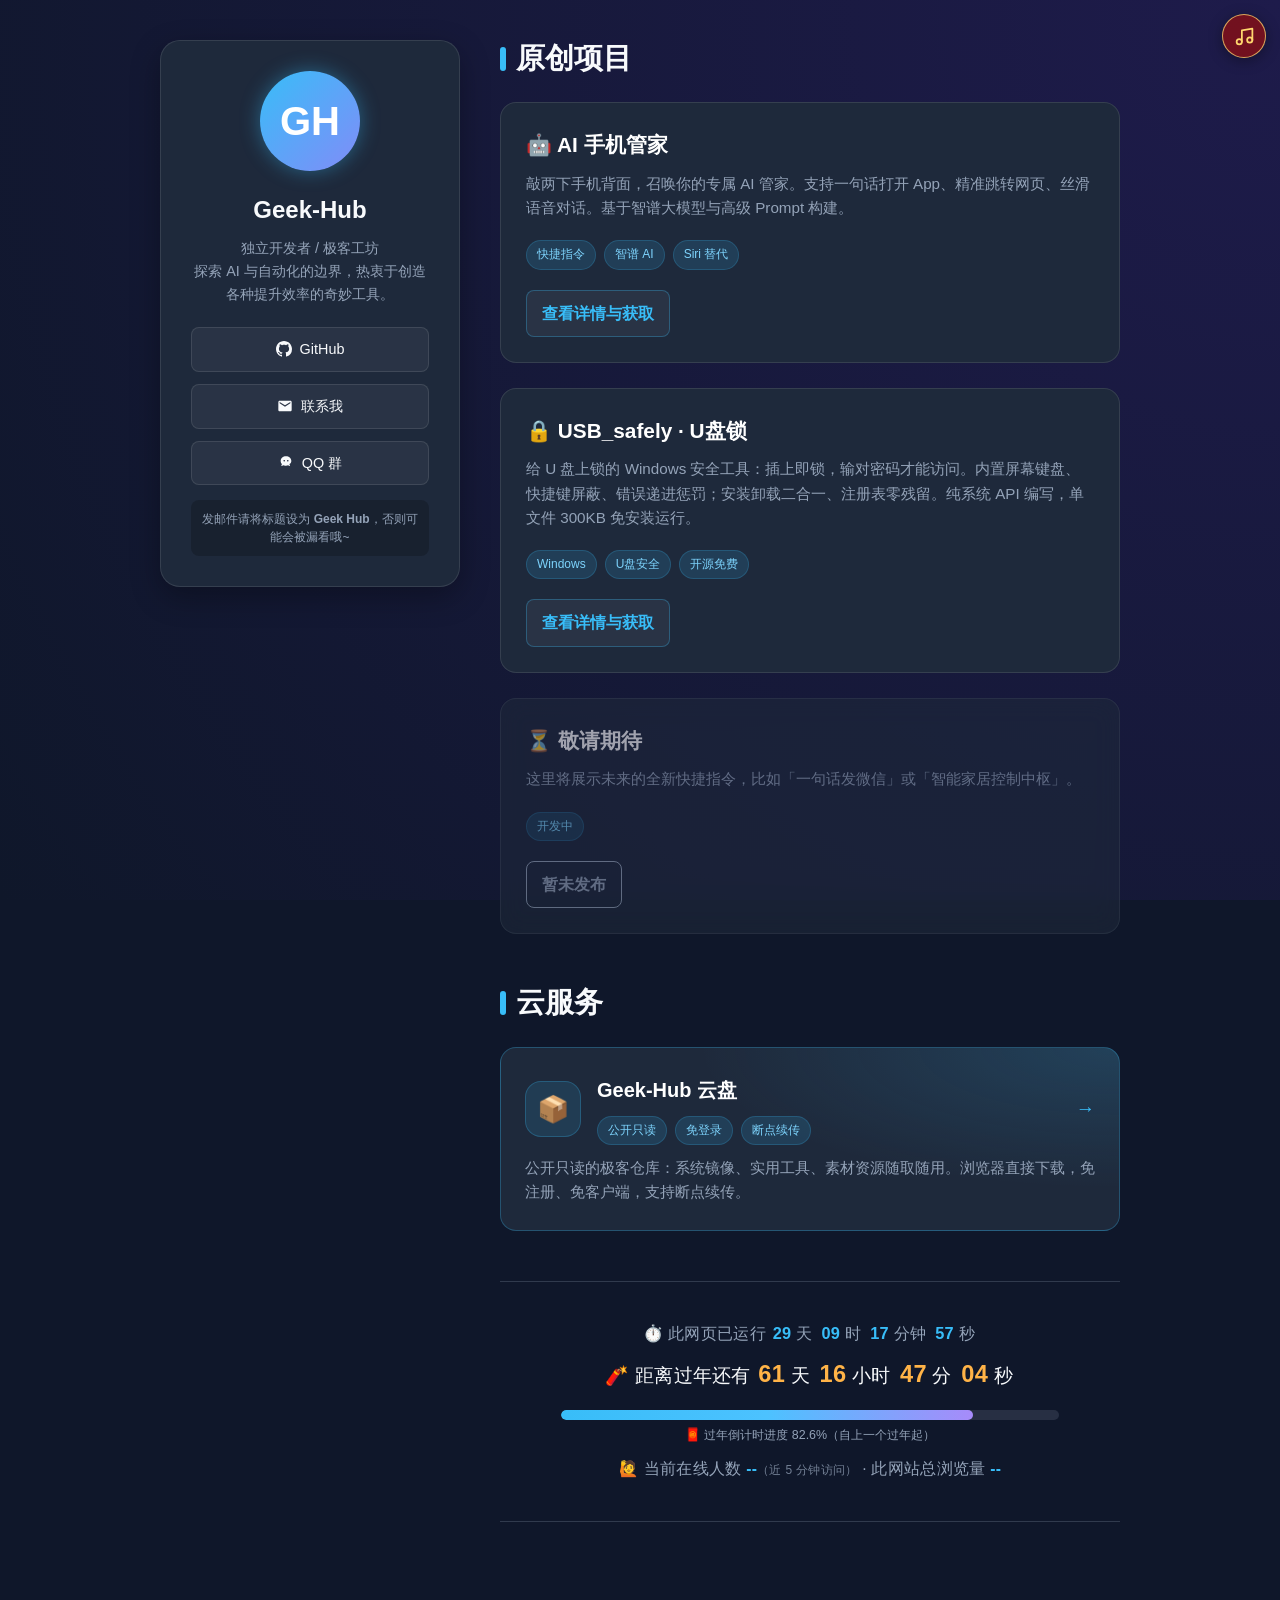
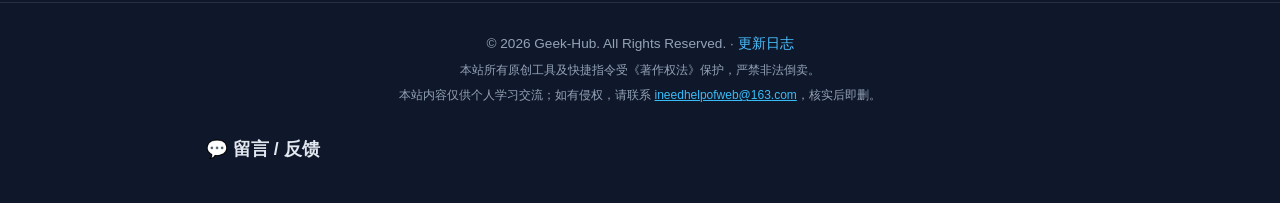
==== commit 71bf8d0f: "春节模式：进度条锁定100%+过年文案+解冻梗图+恭喜发财音乐+音符开关+喜庆主题" ====
--- a/index.html
+++ b/index.html
@@ -92,12 +92,92 @@
         @media (max-width: 480px) {
             .pan-ball { right: 12px; bottom: 12px; padding: 8px 13px 8px 10px; }
         }
+
+        /* ===== 春节模式 ===== */
+        body.cny-mode {
+            --bg-base: #8d0f16;
+            --bg-deep: #b3121c;
+            --card-bg: rgba(140, 18, 26, 0.72);
+            --card-bg-solid: #9c1119;
+            --card-border: rgba(255, 205, 110, 0.38);
+            --text-muted: #ffd9a3;
+        }
+        .cny-banner {
+            position: relative;
+            max-width: 900px;
+            margin: 0 auto;
+            padding: 26px 16px 10px;
+            text-align: center;
+        }
+        .cny-banner-title {
+            font-size: clamp(1.15rem, 4.2vw, 1.7rem);
+            font-weight: 800;
+            color: #ffd76e;
+            text-shadow: 0 0 14px rgba(255, 120, 40, 0.55), 0 2px 0 rgba(120, 0, 0, 0.6);
+            letter-spacing: 1px;
+        }
+        .cny-banner-meme {
+            width: clamp(140px, 26vw, 230px);
+            margin: 10px auto 0;
+            display: block;
+            animation: cnyFloat 2.6s ease-in-out infinite;
+        }
+        @keyframes cnyFloat {
+            0%, 100% { transform: translateY(0); }
+            50% { transform: translateY(-9px); }
+        }
+        .cny-music {
+            position: fixed;
+            top: 14px;
+            right: 14px;
+            z-index: 999;
+            width: 44px;
+            height: 44px;
+            border-radius: 50%;
+            border: 1.5px solid rgba(255, 215, 110, 0.75);
+            background: rgba(130, 16, 24, 0.85);
+            color: #ffd76e;
+            cursor: pointer;
+            display: flex;
+            align-items: center;
+            justify-content: center;
+            box-shadow: 0 3px 14px rgba(0, 0, 0, 0.35);
+            transition: transform 0.2s;
+        }
+        .cny-music:active { transform: scale(0.92); }
+        .cny-music .cny-note { width: 21px; height: 21px; }
+        .cny-music.playing .cny-note { animation: cnySpin 1.9s linear infinite; }
+        @keyframes cnySpin {
+            from { transform: rotate(0deg); }
+            to { transform: rotate(360deg); }
+        }
+        .cny-music.idle-hint { animation: cnyHint 1.4s ease-in-out infinite; }
+        @keyframes cnyHint {
+            0%, 100% { box-shadow: 0 3px 14px rgba(0,0,0,0.35), 0 0 0 0 rgba(255, 215, 110, 0.65); }
+            50% { box-shadow: 0 3px 14px rgba(0,0,0,0.35), 0 0 0 11px rgba(255, 215, 110, 0); }
+        }
     </style>
 <!-- Cloudflare Web Analytics --><script type='module' src='https://static.cloudflareinsights.com/beacon.min.js' data-cf-beacon='{"token": "128af1c7bf224d09a564f7fe14c1c17a"}'></script><!-- End Cloudflare Web Analytics -->
 </head>
 <body>
 
     <a class="skip-link" href="#main">跳到主要内容</a>
+
+    <!-- 春节模式：顶部祝福横幅 + 解冻梗图（仅过年期间显示） -->
+    <div class="cny-banner" id="cnyBanner" hidden>
+        <p class="cny-banner-title">Geek-Hub 祝大家春节快乐！(˶╹ꇴ╹˶)🧨</p>
+        <img class="cny-banner-meme" id="cnyMeme" src="assets/jiedong.png" alt="刘德华解冻100%" draggable="false">
+    </div>
+
+    <!-- 悬浮音符音乐开关（右上角，跟随滚动，不遮挡内容） -->
+    <button class="cny-music" id="musicBtn" type="button" aria-label="开关春节音乐" hidden>
+        <svg class="cny-note" viewBox="0 0 24 24" fill="none" stroke="currentColor" stroke-width="2" stroke-linecap="round" stroke-linejoin="round" aria-hidden="true">
+            <path d="M9 18V5l12-2v13"></path>
+            <circle cx="6" cy="18" r="3"></circle>
+            <circle cx="18" cy="16" r="3"></circle>
+        </svg>
+    </button>
+    <audio id="cnyMusic" src="assets/gongxifacai.mp3" loop preload="none"></audio>
 
     <div class="layout">
 
@@ -243,7 +323,7 @@
 
             <div class="site-stats" id="siteStats">
                 <p class="stat-line">⏱️ 此网页已运行 <span class="u" id="u-runY"><b id="runY">--</b> 年</span> <span class="u" id="u-runMo"><b id="runMo">--</b> 月</span> <span class="u" id="u-runD"><b id="runD">--</b> 天</span> <span class="u" id="u-runH"><b id="runH">--</b> 时</span> <span class="u" id="u-runMi"><b id="runMi">--</b> 分钟</span> <span class="u" id="u-runS"><b id="runS">--</b> 秒</span></p>
-                <p class="stat-line newyear">🧨 距离过年还有 <span class="u" id="u-cnyD"><b id="cnyD">--</b> 天</span> <span class="u" id="u-cnyH"><b id="cnyH">--</b> 小时</span> <span class="u" id="u-cnyMi"><b id="cnyMi">--</b> 分</span> <span class="u" id="u-cnyS"><b id="cnyS">--</b> 秒</span></p>
+                <p class="stat-line newyear" id="cnyLine">🧨 距离过年还有 <span class="u" id="u-cnyD"><b id="cnyD">--</b> 天</span> <span class="u" id="u-cnyH"><b id="cnyH">--</b> 小时</span> <span class="u" id="u-cnyMi"><b id="cnyMi">--</b> 分</span> <span class="u" id="u-cnyS"><b id="cnyS">--</b> 秒</span></p>
                 <div class="year-progress"><i id="cnyBar"></i></div>
                 <p class="progress-label">🧧 过年倒计时进度 <span id="cnyPct">--</span>%（自上一个过年起）</p>
                 <p class="stat-line">🙋 当前在线人数 <b id="onlineN">--</b><span class="stat-sub">（近 5 分钟访问）</span> · 此网站总浏览量 <b id="pvN">--</b></p>
@@ -316,6 +396,65 @@
                 }
                 return new Date(2026, 0, 1);
             }
+
+            /* ===== 春节模式：初一 00:00 → 正月十五 24:00（共十五天） ===== */
+            var FESTIVAL_MS = 15 * 86400 * 1000;
+            var FORCE_FEST = /cnytest=1/.test(location.search); /* 调试用：?cnytest=1 强制进入 */
+            var festOn = false;
+            var cnyLineSaved = null;
+            var musicEl = $('cnyMusic');
+
+            function enterFestival() {
+                document.body.classList.add('cny-mode');
+                $('cnyBanner').hidden = false;
+                $('musicBtn').hidden = false;
+                var line = $('cnyLine');
+                if (!cnyLineSaved) cnyLineSaved = line.innerHTML;
+                line.innerHTML = '🧨 过年就是这几天！！！';
+                line.style.fontSize = 'clamp(0.95rem, 4vw, 1.3rem)';
+                line.style.color = '#ffd76e';
+                tryPlayMusic();
+            }
+            function exitFestival() {
+                document.body.classList.remove('cny-mode');
+                $('cnyBanner').hidden = true;
+                $('musicBtn').hidden = true;
+                musicEl.pause();
+                var btn = $('musicBtn');
+                btn.classList.remove('playing', 'idle-hint');
+                if (cnyLineSaved) {
+                    var line = $('cnyLine');
+                    line.innerHTML = cnyLineSaved;
+                    line.style.fontSize = '';
+                    line.style.color = '';
+                    cnyLineSaved = null;
+                }
+            }
+            function tryPlayMusic() {
+                var p = musicEl.play();
+                if (p && p.catch) {
+                    p.catch(function () {
+                        /* 浏览器拦截自动播放：音符按钮闪烁提示用户点击 */
+                        $('musicBtn').classList.add('idle-hint');
+                    });
+                }
+            }
+            $('musicBtn').addEventListener('click', function () {
+                var btn = $('musicBtn');
+                if (musicEl.paused) {
+                    tryPlayMusic();
+                } else {
+                    musicEl.pause();
+                }
+            });
+            musicEl.addEventListener('play', function () {
+                var btn = $('musicBtn');
+                btn.classList.add('playing');
+                btn.classList.remove('idle-hint');
+            });
+            musicEl.addEventListener('pause', function () {
+                $('musicBtn').classList.remove('playing');
+            });
 
             function tickClock() {
                 var now = new Date();
@@ -364,9 +503,18 @@
                 var prev = prevCNY(now);
                 var total = cny.getTime() - prev.getTime();
                 var gone = now.getTime() - prev.getTime();
-                var pct = total > 0 ? Math.min(100, gone / total * 100) : 0;
-                $('cnyBar').style.width = pct.toFixed(1) + '%';
-                $('cnyPct').textContent = pct.toFixed(1);
+                var inFest = FORCE_FEST || (now.getTime() - prev.getTime() < FESTIVAL_MS);
+                if (inFest) {
+                    /* 春节期间：进度条锁定 100%，倒计时换成过年文案 */
+                    if (!festOn) { festOn = true; enterFestival(); }
+                    $('cnyBar').style.width = '100%';
+                    $('cnyPct').textContent = '100.0';
+                } else {
+                    if (festOn) { festOn = false; exitFestival(); }
+                    var pct = total > 0 ? Math.min(100, gone / total * 100) : 0;
+                    $('cnyBar').style.width = pct.toFixed(1) + '%';
+                    $('cnyPct').textContent = pct.toFixed(1);
+                }
             }
             tickClock();
             setInterval(tickClock, 1000);
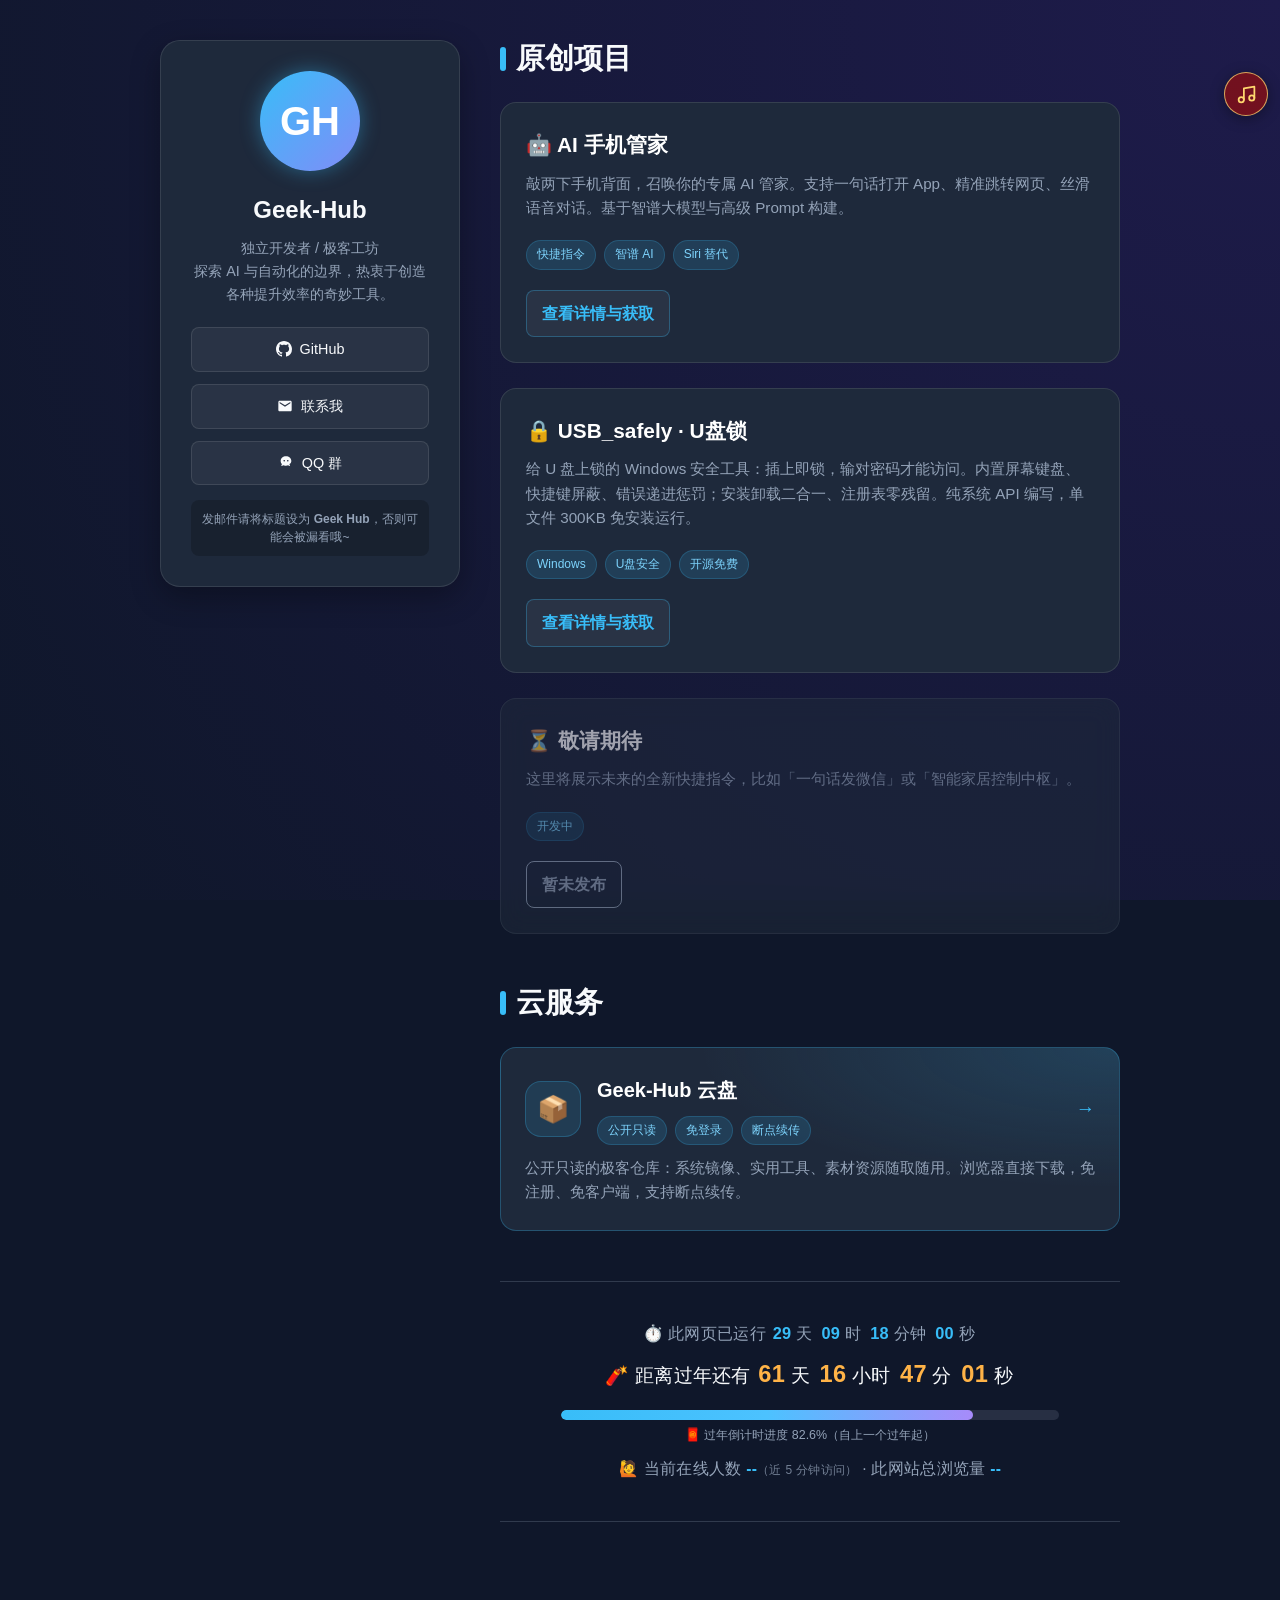
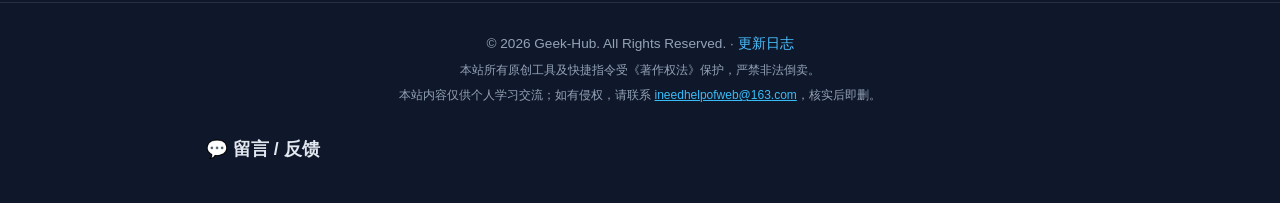
==== commit 2128e308: "春节模式优化：柔和暗酒红主题+二次精细抠图+左右倒福挂件+音乐默认开启" ====
--- a/index.html
+++ b/index.html
@@ -95,12 +95,12 @@
 
         /* ===== 春节模式 ===== */
         body.cny-mode {
-            --bg-base: #8d0f16;
-            --bg-deep: #b3121c;
-            --card-bg: rgba(140, 18, 26, 0.72);
-            --card-bg-solid: #9c1119;
-            --card-border: rgba(255, 205, 110, 0.38);
-            --text-muted: #ffd9a3;
+            --bg-base: #2a1214;
+            --bg-deep: #47181c;
+            --card-bg: rgba(52, 22, 26, 0.75);
+            --card-bg-solid: #381a1d;
+            --card-border: rgba(255, 195, 120, 0.26);
+            --text-muted: #e6bfa0;
         }
         .cny-banner {
             position: relative;
@@ -126,10 +126,47 @@
             0%, 100% { transform: translateY(0); }
             50% { transform: translateY(-9px); }
         }
+        .cny-fu {
+            display: none;
+            position: fixed;
+            top: 10px;
+            z-index: 998;
+            width: 46px;
+            height: 52px;
+            border-radius: 8px;
+            background: linear-gradient(160deg, #c22 0%, #8f0f14 100%);
+            border: 2px solid #ffd76e;
+            box-shadow: 0 4px 16px rgba(0, 0, 0, 0.4), inset 0 0 0 3px rgba(255, 215, 110, 0.35);
+            color: #ffd76e;
+            font-size: 30px;
+            font-weight: 900;
+            font-family: "Noto Serif SC", "STSong", "SimSun", serif;
+            line-height: 48px;
+            text-align: center;
+            user-select: none;
+            pointer-events: none;
+        }
+        body.cny-mode .cny-fu { display: block; animation: cnySway 3.4s ease-in-out infinite; transform-origin: top center; }
+        .cny-fu-l { left: 12px; }
+        .cny-fu-r { right: 12px; }
+        body.cny-mode .cny-fu::after {
+            content: "";
+            position: absolute;
+            top: -10px;
+            left: 50%;
+            width: 2px;
+            height: 10px;
+            background: #ffd76e;
+        }
+        .cny-fu span { display: block; transform: rotate(180deg); }
+        @keyframes cnySway {
+            0%, 100% { rotate: -2.5deg; }
+            50% { rotate: 2.5deg; }
+        }
         .cny-music {
             position: fixed;
-            top: 14px;
-            right: 14px;
+            top: 72px;
+            right: 12px;
             z-index: 999;
             width: 44px;
             height: 44px;
@@ -168,6 +205,10 @@
         <p class="cny-banner-title">Geek-Hub 祝大家春节快乐！(˶╹ꇴ╹˶)🧨</p>
         <img class="cny-banner-meme" id="cnyMeme" src="assets/jiedong.png" alt="刘德华解冻100%" draggable="false">
     </div>
+
+    <!-- 倒福挂件：左上 + 右上，固定不随滚动（仅春节模式显示） -->
+    <div class="cny-fu cny-fu-l" aria-hidden="true"><span>福</span></div>
+    <div class="cny-fu cny-fu-r" aria-hidden="true"><span>福</span></div>
 
     <!-- 悬浮音符音乐开关（右上角，跟随滚动，不遮挡内容） -->
     <button class="cny-music" id="musicBtn" type="button" aria-label="开关春节音乐" hidden>
@@ -439,14 +480,23 @@
                     });
                 }
             }
+            var userPaused = false;
             $('musicBtn').addEventListener('click', function () {
                 var btn = $('musicBtn');
                 if (musicEl.paused) {
                     tryPlayMusic();
                 } else {
+                    userPaused = true;
                     musicEl.pause();
                 }
             });
+            /* 音乐默认开启：自动播放被浏览器拦截时，用户首次点击/按键页面任意位置即自动响起 */
+            function firstInteract(ev) {
+                if (ev && ev.target && ev.target.closest && ev.target.closest('#musicBtn')) return;
+                if (!userPaused && musicEl.paused && festOn) tryPlayMusic();
+            }
+            document.addEventListener('pointerdown', firstInteract);
+            document.addEventListener('keydown', firstInteract);
             musicEl.addEventListener('play', function () {
                 var btn = $('musicBtn');
                 btn.classList.add('playing');
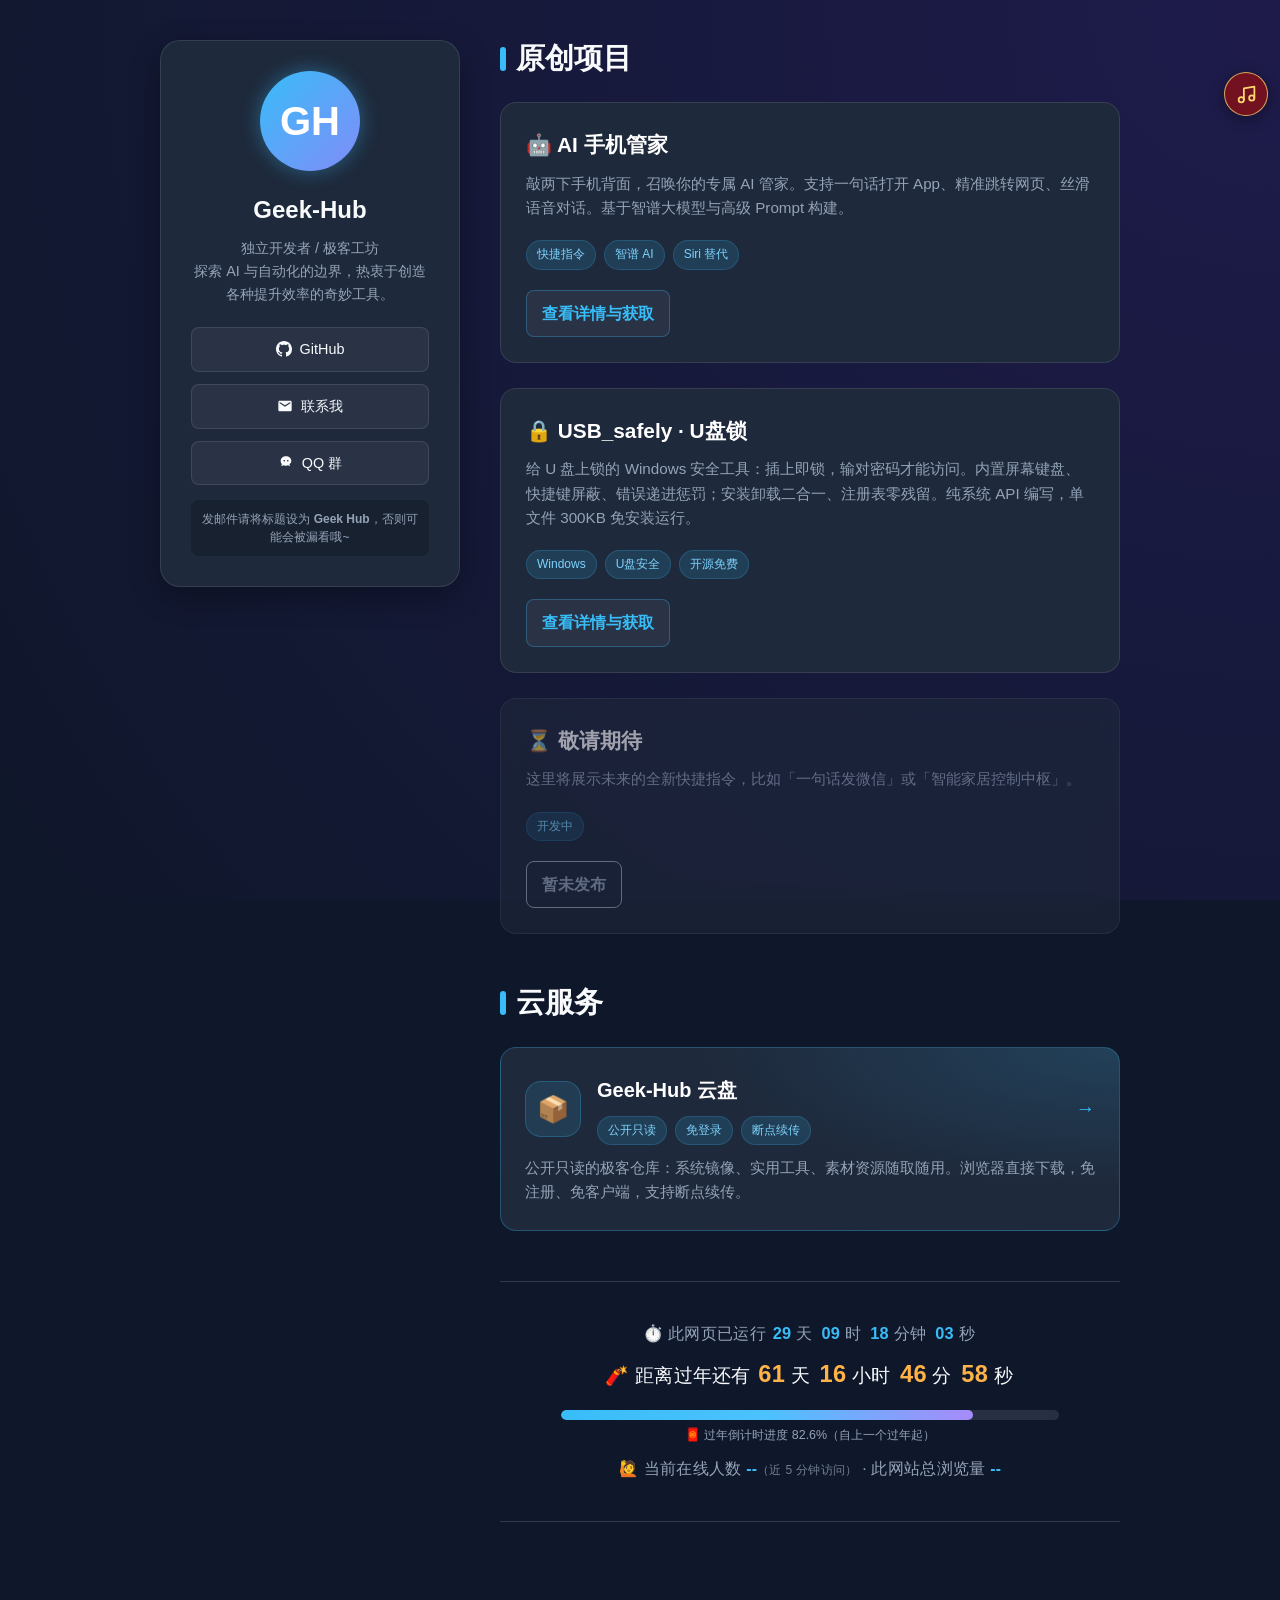
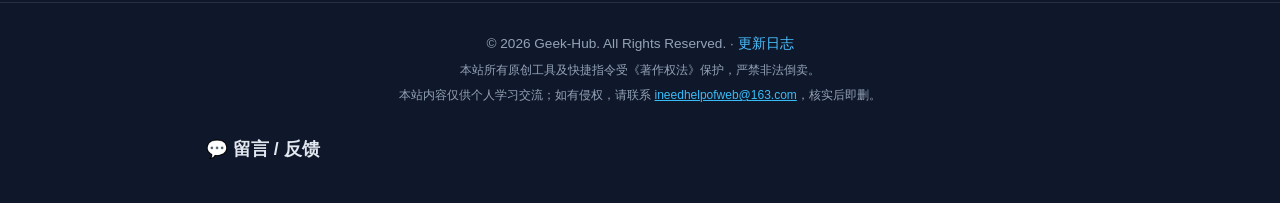
==== commit dbcc73bc: "春节福字优化：改为挂网页顶端(随页滚动)+菱形造型+标题移至福字下方" ====
--- a/index.html
+++ b/index.html
@@ -106,7 +106,7 @@
             position: relative;
             max-width: 900px;
             margin: 0 auto;
-            padding: 26px 16px 10px;
+            padding: 100px 16px 10px;   /* 顶部让出空间：福字挂在最上方，标题在其下方 */
             text-align: center;
         }
         .cny-banner-title {
@@ -126,39 +126,41 @@
             0%, 100% { transform: translateY(0); }
             50% { transform: translateY(-9px); }
         }
+        /* 福字挂件：absolute 挂在网页最上方（页面顶端，滚动时留在原地/滚出屏幕外），菱形倒福 */
         .cny-fu {
             display: none;
-            position: fixed;
-            top: 10px;
+            position: absolute;
+            top: 22px;
             z-index: 998;
-            width: 46px;
-            height: 52px;
-            border-radius: 8px;
+            width: 44px;
+            height: 44px;
+            border-radius: 7px;
             background: linear-gradient(160deg, #c22 0%, #8f0f14 100%);
             border: 2px solid #ffd76e;
             box-shadow: 0 4px 16px rgba(0, 0, 0, 0.4), inset 0 0 0 3px rgba(255, 215, 110, 0.35);
             color: #ffd76e;
-            font-size: 30px;
+            font-size: 23px;
             font-weight: 900;
             font-family: "Noto Serif SC", "STSong", "SimSun", serif;
-            line-height: 48px;
             text-align: center;
             user-select: none;
             pointer-events: none;
+            transform: rotate(45deg);   /* 外框转 45° 成菱形 */
         }
         body.cny-mode .cny-fu { display: block; animation: cnySway 3.4s ease-in-out infinite; transform-origin: top center; }
-        .cny-fu-l { left: 12px; }
-        .cny-fu-r { right: 12px; }
+        .cny-fu-l { left: 26px; }
+        .cny-fu-r { right: 26px; }
         body.cny-mode .cny-fu::after {
             content: "";
             position: absolute;
-            top: -10px;
+            top: -14px;
             left: 50%;
             width: 2px;
-            height: 10px;
+            height: 14px;
             background: #ffd76e;
         }
-        .cny-fu span { display: block; transform: rotate(180deg); }
+        /* 文字相对外框 -45°（回到水平轴）再转 180°（倒福） */
+        .cny-fu span { display: block; line-height: 41px; transform: rotate(135deg); }
         @keyframes cnySway {
             0%, 100% { rotate: -2.5deg; }
             50% { rotate: 2.5deg; }
